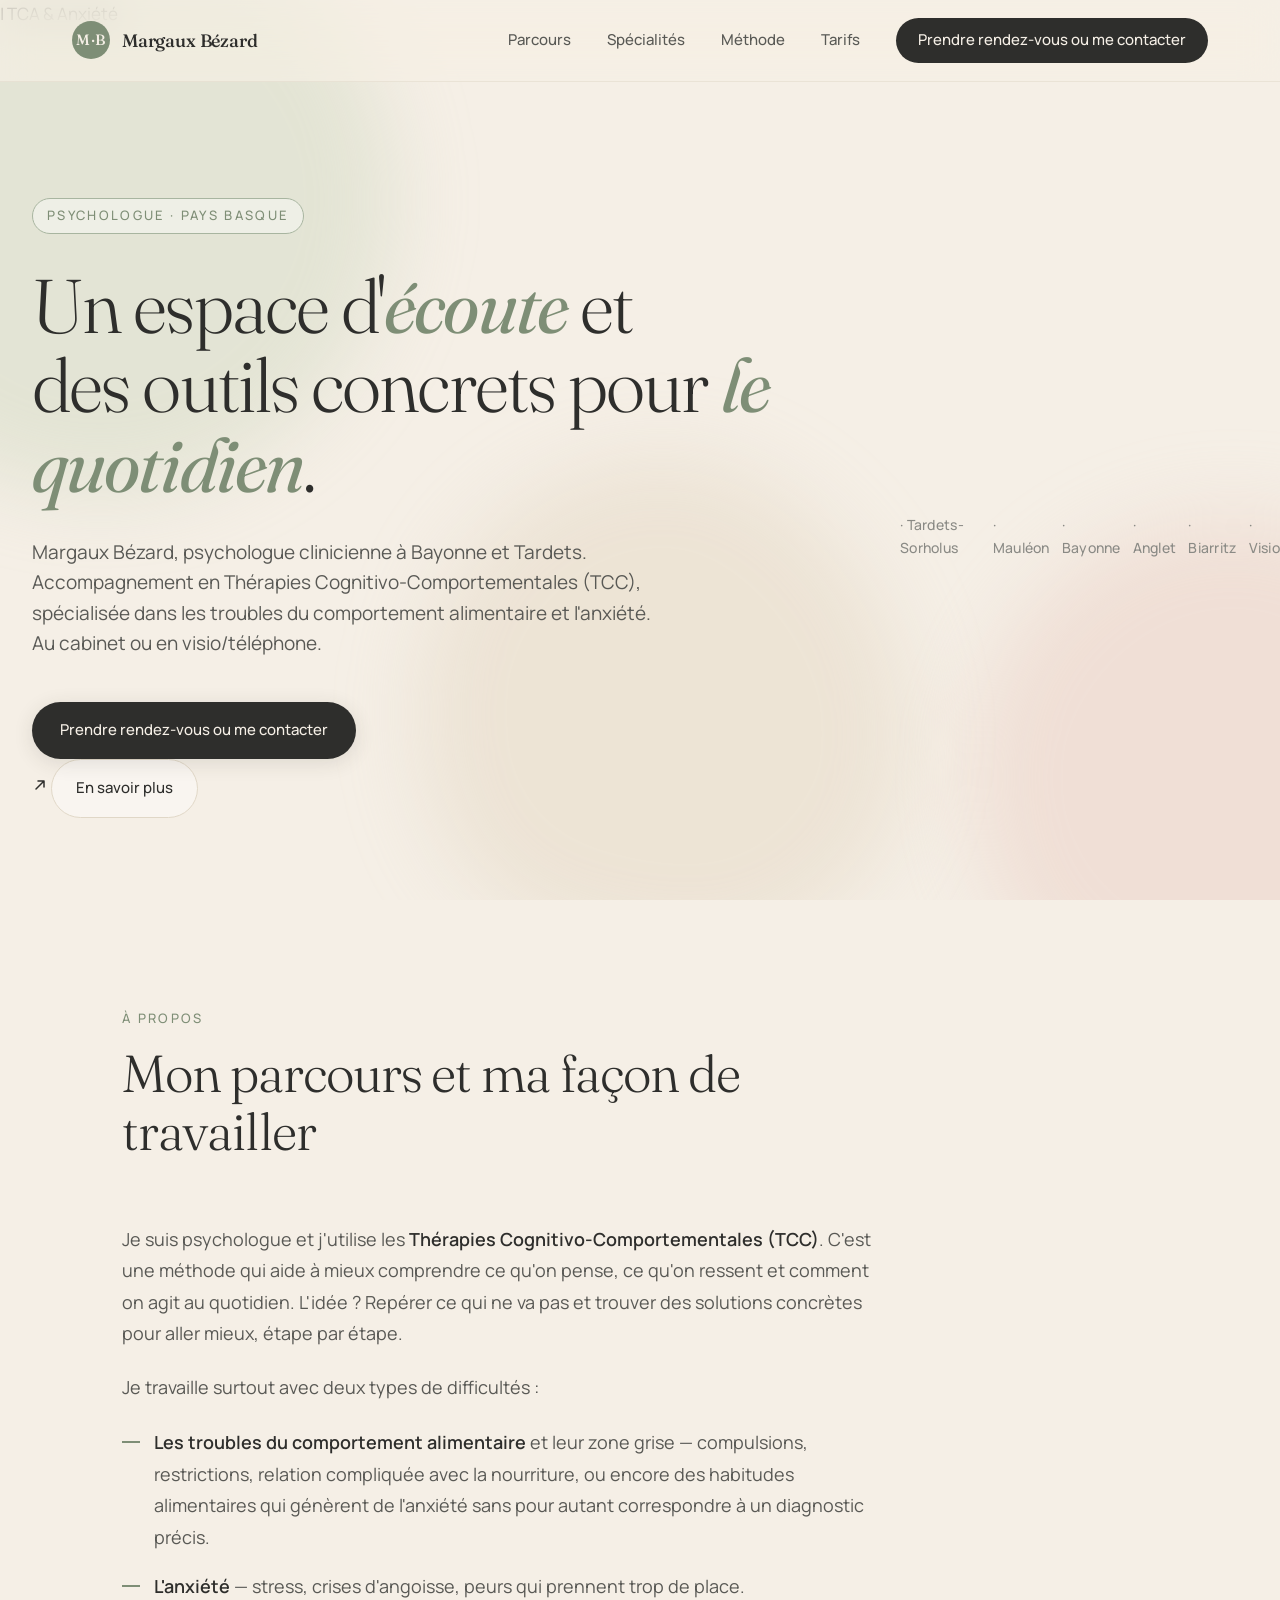
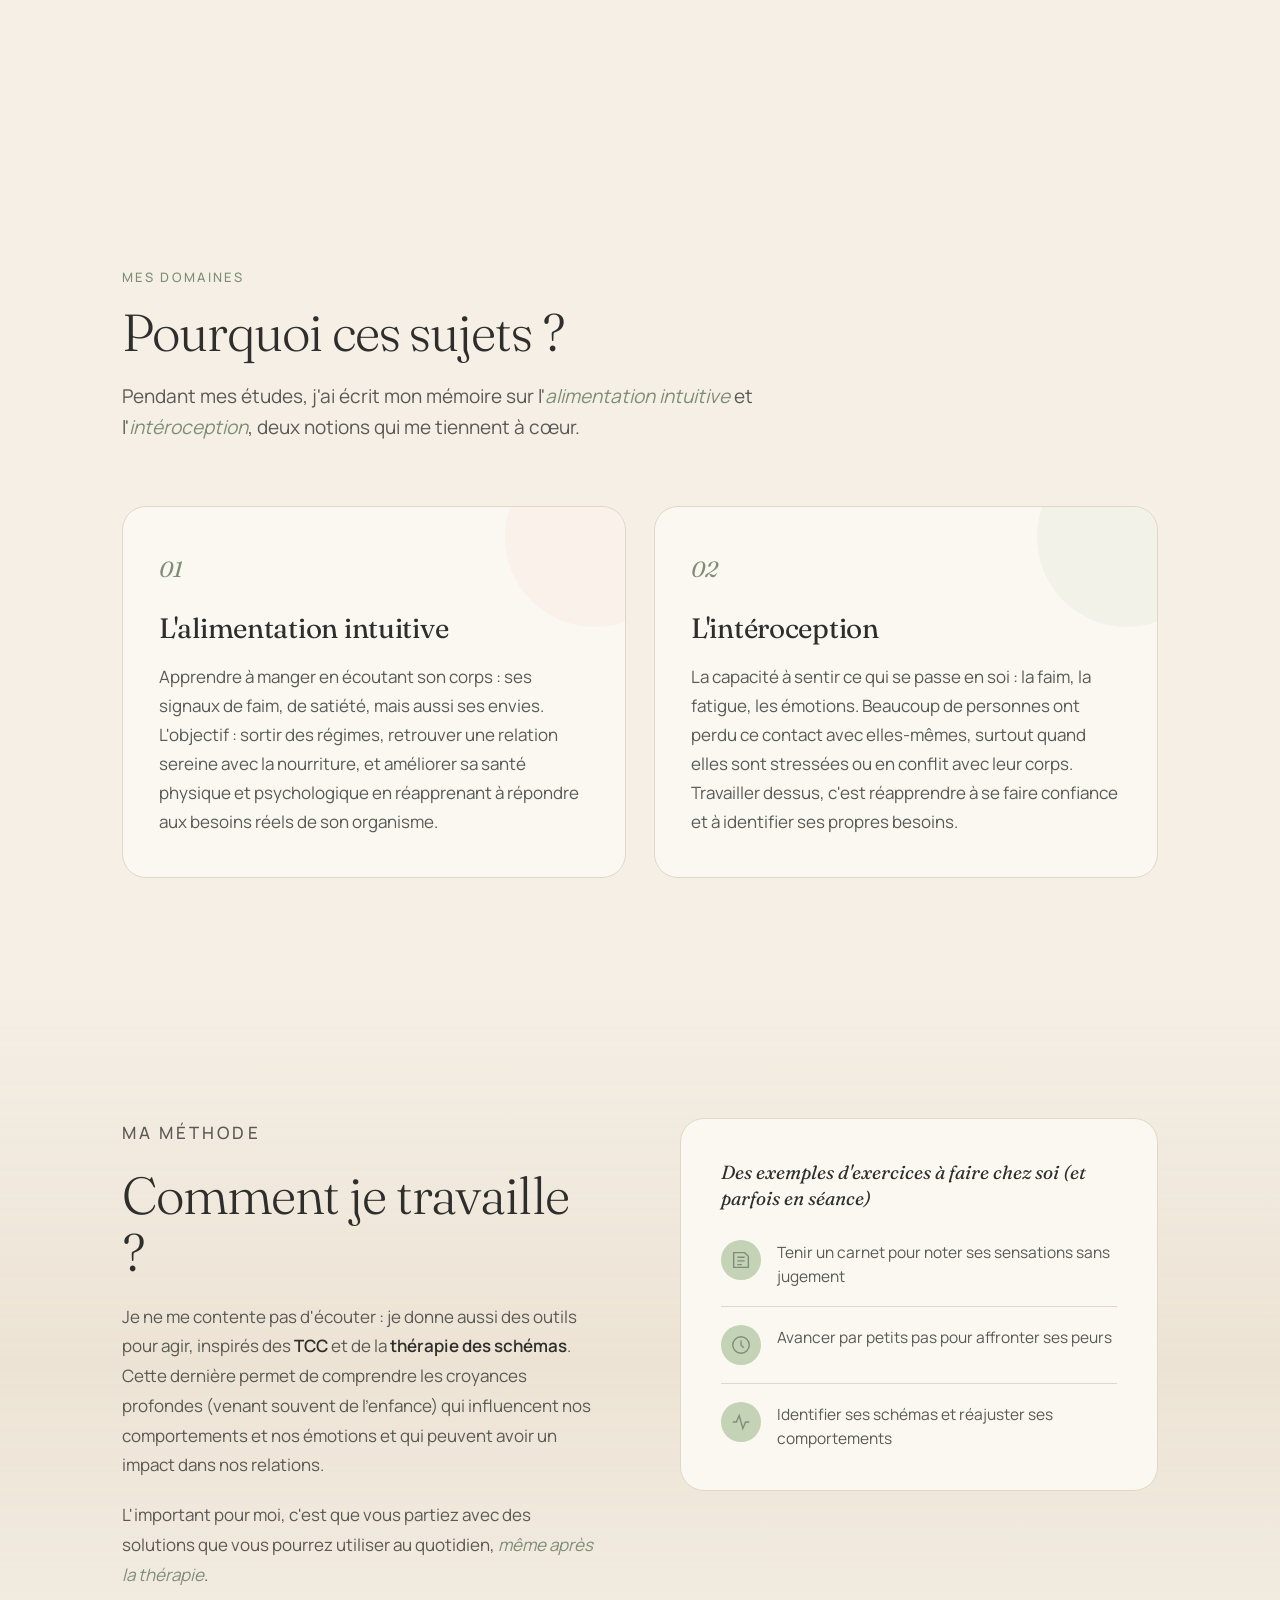
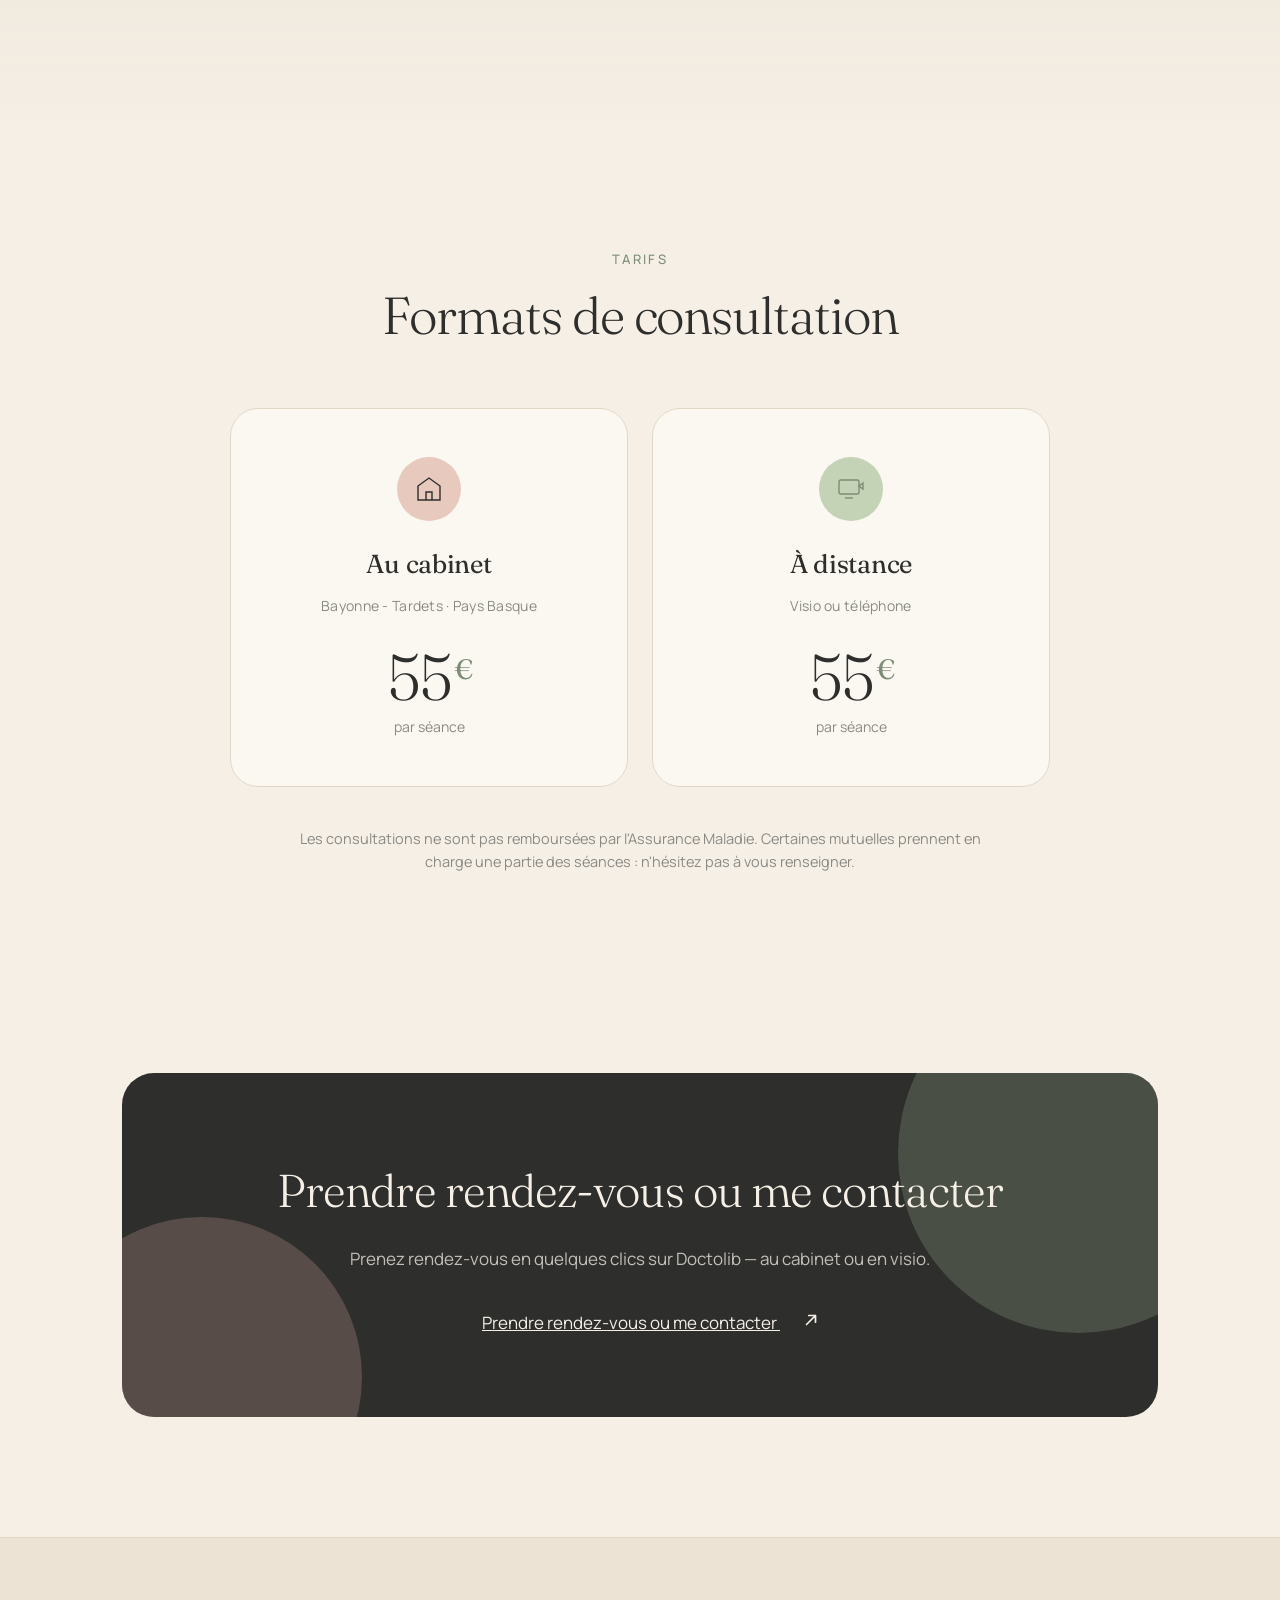
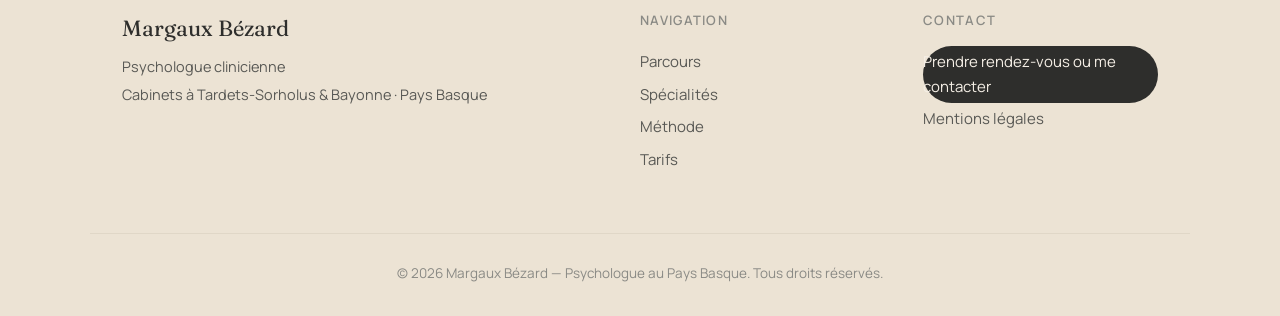
==== index.html @ 6ef2e8c8 "Update index.html" ====
<!DOCTYPE html>
<html lang="fr">
<head>
  <meta charset="UTF-8" />
  <meta name="viewport" content="width=device-width, initial-scale=1.0" />

  <!-- SEO PRIMAIRE -->
  <title>Margaux Bézard — Psychologue TCC | Tardets, Mauléon, Bayonne, Pays Basque</title> | TCA & Anxiété</title>
  <meta name="description" content="Margaux Bézard, psychologue au Pays Basque (Anglet, Bayonne, Biarritz, Tardets, Mauleon). Thérapies Cognitivo-Comportementales (TCC) spécialisées en troubles du comportement alimentaire (TCA) et anxiété. Consultation au cabinet ou en visio." />
  <meta name="keywords" content="psychologue Pays Basque, psychologue Bayonne, psychologue Mauleon, psychologue Tardets, psychologue Biarritz, psy TCC, troubles du comportement alimentaire, anxiété, thérapie cognitive comportementale, alimentation intuitive, thérapie des schémas" />
  <meta name="author" content="Margaux Bézard" />
  <meta name="robots" content="index, follow" />
  <link rel="canonical" href="https://www.margaux-bezard-psychologue.fr/" />

<!-- GÉOLOCALISATION SEO LOCAL -->
  <meta name="geo.region" content="FR-64" />
  <meta name="geo.placename" content="Tardets-Sorholus, Mauleon, Bayonne, Pays Basque" />
  <meta name="geo.position" content="43.3200;-1.2300" />
  <meta name="ICBM" content="43.3200, -1.2300" />

  <!-- OPEN GRAPH -->
  <meta property="og:type" content="website" />
  <meta property="og:locale" content="fr_FR" />
  <meta property="og:title" content="Margaux Bézard — Psychologue TCC à Tardets, Mauleon, Anglet, Bayonne, Pays Basque" />
  <meta property="og:description" content="Psychologue spécialisée en TCC, troubles du comportement alimentaire et anxiété au Pays Basque. Cabinet à Anglet ou consultations en visio." />
  <meta property="og:url" content="https://www.margaux-bezard-psychologue.fr/" />
  <meta property="og:site_name" content="Margaux Bézard — Psychologue" />

  <!-- TWITTER -->
  <meta name="twitter:card" content="summary_large_image" />
  <meta name="twitter:title" content="Margaux Bézard — Psychologue TCC, Pays Basque" />
  <meta name="twitter:description" content="Consultations en TCC, troubles alimentaires et anxiété — Anglet / Bayonne / Biarritz / visio." />

  <!-- FAVICON SVG -->
  <link rel="icon" type="image/svg+xml" href="data:image/svg+xml,%3Csvg xmlns='http://www.w3.org/2000/svg' viewBox='0 0 100 100'%3E%3Ccircle cx='50' cy='50' r='40' fill='%23A8B5A0'/%3E%3Ctext x='50' y='62' text-anchor='middle' font-family='Georgia' font-size='44' fill='%23FAF6F0'%3EM%3C/text%3E%3C/svg%3E" />

  <!-- POLICES -->
  <link rel="preconnect" href="https://fonts.googleapis.com" />
  <link rel="preconnect" href="https://fonts.gstatic.com" crossorigin />
  <link href="https://fonts.googleapis.com/css2?family=Fraunces:opsz,wght@9..144,300;9..144,400;9..144,500;9..144,600&family=Manrope:wght@300;400;500;600;700&display=swap" rel="stylesheet" />

  <!-- CSS -->
  <link rel="stylesheet" href="styles.css" />

  <!-- SCHEMA.ORG STRUCTURED DATA - PSYCHOLOGIST + LOCAL BUSINESS -->
  <script type="application/ld+json">
 {
  "@context": "https://schema.org",
  "@type": "Psychologist",
  "name": "Margaux Bézard — Psychologue TCC",
  "description": "Psychologue clinicienne spécialisée en Thérapies Cognitivo-Comportementales (TCC), troubles du comportement alimentaire et anxiété au Pays Basque (Tardets-Sorholus et Bayonne).",
  "url": "https://www.margaux-bezard-psychologue.fr/",
  "image": "https://www.margaux-bezard-psychologue.fr/og-image.jpg",
  "telephone": "07.64.10.05.67",
  "priceRange": "55€",
  "location": [
    {
      "@type": "MedicalClinic",
      "name": "Margaux Bézard Psychologue — Cabinet de Tardets-Sorholus",
      "address": {
        "@type": "PostalAddress",
        "addressLocality": "Tardets-Sorholus",
        "postalCode": "64470",
        "addressRegion": "Pyrénées-Atlantiques",
        "addressCountry": "FR"
      },
      "geo": {
        "@type": "GeoCoordinates",
        "latitude": 43.1172,
        "longitude": -0.8631
      }
    },
    {
      "@type": "MedicalClinic",
      "name": "Margaux Bézard Psychologue — Cabinet de Bayonne",
      "address": {
        "@type": "PostalAddress",
        "addressLocality": "Bayonne",
        "postalCode": "64100",
        "addressRegion": "Pyrénées-Atlantiques",
        "addressCountry": "FR"
      },
      "geo": {
        "@type": "GeoCoordinates",
        "latitude": 43.4849,
        "longitude": -1.5183
      }
    }
  ]
}
    "areaServed": [
      {"@type": "City", "name": "Anglet"},
      {"@type": "City", "name": "Bayonne"},
      {"@type": "City", "name": "Biarritz"},
      {"@type": "AdministrativeArea", "name": "Pays Basque"}
    ],
    "medicalSpecialty": ["Psychiatric", "Behavioral Medicine"],
    "knowsAbout": [
      "Thérapies Cognitivo-Comportementales",
      "Troubles du comportement alimentaire",
      "Anxiété",
      "Alimentation intuitive",
      "Intéroception",
      "Thérapie des schémas"
    ],
    "availableService": [
      {
        "@type": "MedicalTherapy",
        "name": "Consultation TCC au cabinet",
        "offers": {"@type": "Offer", "price": "55", "priceCurrency": "EUR"}
      },
      {
        "@type": "MedicalTherapy",
        "name": "Consultation en visio ou téléphone",
        "offers": {"@type": "Offer", "price": "55", "priceCurrency": "EUR"}
      }
    ],
    "hasOfferCatalog": {
      "@type": "OfferCatalog",
      "name": "Consultations psychologiques",
      "itemListElement": [
        {"@type": "Offer", "name": "Consultation au cabinet — Bayonne", "price": "55", "priceCurrency": "EUR"},
        {"@type": "Offer", "name": "Consultation à distance (visio / téléphone)", "price": "55", "priceCurrency": "EUR"}
      ]
    }
  }
  </script>
</head>

<body>

  <!-- DÉCOR DE FOND ORGANIQUE -->
  <div class="bg-shapes" aria-hidden="true">
    <svg class="shape shape-1" viewBox="0 0 600 600" xmlns="http://www.w3.org/2000/svg">
      <path d="M300,520 C420,520 520,420 520,300 C520,180 420,80 300,80 C180,80 80,180 80,300 C80,420 180,520 300,520 Z" fill="#C4D2B5" opacity="0.35" />
    </svg>
    <svg class="shape shape-2" viewBox="0 0 600 600" xmlns="http://www.w3.org/2000/svg">
      <path d="M300,500 C430,500 510,400 490,290 C470,180 380,100 270,120 C160,140 90,240 110,350 C130,460 220,500 300,500 Z" fill="#E8C9BD" opacity="0.4" />
    </svg>
    <svg class="shape shape-3" viewBox="0 0 600 600" xmlns="http://www.w3.org/2000/svg">
      <path d="M310,490 C400,500 500,430 490,310 C480,200 380,100 280,120 C160,140 100,250 130,370 C160,470 240,480 310,490 Z" fill="#D9C9B0" opacity="0.3" />
    </svg>
  </div>

  <!-- NAVIGATION -->
  <header class="nav">
    <div class="nav-inner">
      <a href="#top" class="nav-brand">
        <span class="nav-mark">M·B</span>
        <span class="nav-name">Margaux Bézard</span>
      </a>
      <nav class="nav-links" aria-label="Navigation principale">
        <a href="#parcours">Parcours</a>
        <a href="#specialites">Spécialités</a>
        <a href="#methode">Méthode</a>
        <a href="#tarifs">Tarifs</a>
      <a href="https://www.doctolib.fr/psychologue/anglet/margaux-bezard" class="nav-cta" target="_blank" rel="noreferrer">
  Prendre rendez-vous ou me contacter
</a>
      </nav>
    </div>
  </header>

  <!-- HERO -->
  <section class="hero" id="top">
    <div class="hero-inner">
      <p class="hero-eyebrow">Psychologue · Pays Basque</p>
      <h1 class="hero-title">
        Un espace d'<em>écoute</em> et <br />
        des outils concrets pour <em>le quotidien</em>.
      </h1>
      <p class="hero-sub">
        Margaux Bézard, psychologue clinicienne à Bayonne et Tardets. Accompagnement en Thérapies Cognitivo-Comportementales (TCC), spécialisée dans les troubles du comportement alimentaire et l'anxiété. Au cabinet ou en visio/téléphone.
      </p>
<div class="hero-cta">
  <a href="https://www.doctolib.fr/psychologue/anglet/margaux-bezard" class="btn btn-primary" target="_blank" rel="noreferrer" style="text-decoration: none;">
    Prendre rendez-vous ou me contacter
  </a>
</div>
          <svg width="16" height="16" viewBox="0 0 16 16" fill="none"><path d="M4 12L12 4M12 4H6M12 4V10" stroke="currentColor" stroke-width="1.5" stroke-linecap="round" stroke-linejoin="round"/></svg>
        </a>
        <a href="#parcours" class="btn-ghost">En savoir plus</a>
      </div>
      <div class="hero-meta">
<span>· Tardets-Sorholus</span>
        <span>· Mauléon</span>
        <span>· Bayonne</span>
        <span>· Anglet</span>
        <span>· Biarritz</span>
        <span>· Visio</span>
      </div>
    </div>
  </section>

  <!-- PARCOURS / PRÉSENTATION -->
  <section class="section section-parcours" id="parcours">
    <div class="container">
      <div class="section-head">
        <p class="section-eyebrow">À propos</p>
        <h2 class="section-title">Mon parcours et ma façon de travailler</h2>
      </div>

      <div class="prose">
        <p>
          Je suis psychologue et j'utilise les <strong>Thérapies Cognitivo-Comportementales (TCC)</strong>. C'est une méthode qui aide à mieux comprendre ce qu'on pense, ce qu'on ressent et comment on agit au quotidien. L'idée ? Repérer ce qui ne va pas et trouver des solutions concrètes pour aller mieux, étape par étape.
        </p>
        <p>
          Je travaille surtout avec deux types de difficultés :
        </p>
        <ul class="prose-list">
          <li>
            <strong>Les troubles du comportement alimentaire</strong> et leur zone grise — compulsions, restrictions, relation compliquée avec la nourriture, ou encore des habitudes alimentaires qui génèrent de l'anxiété sans pour autant correspondre à un diagnostic précis.
          </li>
          <li>
            <strong>L'anxiété</strong> — stress, crises d'angoisse, peurs qui prennent trop de place.
          </li>
        </ul>
      </div>
    </div>
  </section>

  <!-- SPÉCIALITÉS -->
  <section class="section section-specialites" id="specialites">
    <div class="container">
      <div class="section-head">
        <p class="section-eyebrow">Mes domaines</p>
        <h2 class="section-title">Pourquoi ces sujets ?</h2>
        <p class="section-lead">
          Pendant mes études, j'ai écrit mon mémoire sur l'<em>alimentation intuitive</em> et l'<em>intéroception</em>, deux notions qui me tiennent à cœur.
        </p>
      </div>

      <div class="cards">
        <article class="card">
          <div class="card-num">01</div>
          <h3 class="card-title">L'alimentation intuitive</h3>
          <p class="card-text">
            Apprendre à manger en écoutant son corps : ses signaux de faim, de satiété, mais aussi ses envies. L'objectif : sortir des régimes, retrouver une relation sereine avec la nourriture, et améliorer sa santé physique et psychologique en réapprenant à répondre aux besoins réels de son organisme.
          </p>
        </article>

        <article class="card">
          <div class="card-num">02</div>
          <h3 class="card-title">L'intéroception</h3>
          <p class="card-text">
            La capacité à sentir ce qui se passe en soi : la faim, la fatigue, les émotions. Beaucoup de personnes ont perdu ce contact avec elles-mêmes, surtout quand elles sont stressées ou en conflit avec leur corps. Travailler dessus, c'est réapprendre à se faire confiance et à identifier ses propres besoins.
          </p>
        </article>
      </div>
    </div>
  </section>

  <!-- MÉTHODE -->
  <section class="section section-methode" id="methode">
    <div class="container">
      <div class="methode-grid">
        <div class="methode-text">
          <p class="section-eyebrow">Ma méthode</p>
          <h2 class="section-title">Comment je travaille ?</h2>
          <p>
            Je ne me contente pas d'écouter : je donne aussi des outils pour agir, inspirés des <strong>TCC</strong> et de la <strong>thérapie des schémas</strong>. Cette dernière permet de comprendre les croyances profondes (venant souvent de l'enfance) qui influencent nos comportements et nos émotions et qui peuvent avoir un impact dans nos relations.
          </p>
          <p>
            L'important pour moi, c'est que vous partiez avec des solutions que vous pourrez utiliser au quotidien, <em>même après la thérapie</em>.
          </p>
        </div>

        <div class="methode-tools">
          <p class="tools-label">Des exemples d'exercices à faire chez soi (et parfois en séance)</p>
          <ul class="tools-list">
            <li>
              <span class="tool-icon">
                <svg viewBox="0 0 24 24" width="22" height="22" fill="none" stroke="currentColor" stroke-width="1.5"><path d="M4 4h12l4 4v12H4z"/><path d="M8 9h8M8 13h8M8 17h5"/></svg>
              </span>
              <span>Tenir un carnet pour noter ses sensations sans jugement</span>
            </li>
            <li>
              <span class="tool-icon">
                <svg viewBox="0 0 24 24" width="22" height="22" fill="none" stroke="currentColor" stroke-width="1.5"><circle cx="12" cy="12" r="9"/><path d="M12 7v5l3 3"/></svg>
              </span>
              <span>Avancer par petits pas pour affronter ses peurs</span>
            </li>
            <li>
              <span class="tool-icon">
                <svg viewBox="0 0 24 24" width="22" height="22" fill="none" stroke="currentColor" stroke-width="1.5"><path d="M3 12h4l3-7 4 14 3-7h4"/></svg>
              </span>
              <span>Identifier ses schémas et réajuster ses comportements</span>
            </li>
          </ul>
        </div>
      </div>
    </div>
  </section>

  <!-- TARIFS -->
  <section class="section section-tarifs" id="tarifs">
    <div class="container">
      <div class="section-head section-head-center">
        <p class="section-eyebrow">Tarifs</p>
        <h2 class="section-title">Formats de consultation</h2>
      </div>

      <div class="tarifs-grid">
        <div class="tarif-card">
          <div class="tarif-icon">
            <svg viewBox="0 0 32 32" width="32" height="32" fill="none" stroke="currentColor" stroke-width="1.4"><path d="M5 13l11-8 11 8v14H5z"/><path d="M13 27v-8h6v8"/></svg>
          </div>
          <h3 class="tarif-title">Au cabinet</h3>
          <p class="tarif-place">Bayonne - Tardets · Pays Basque</p>
          <p class="tarif-price"><span>55</span><span class="tarif-currency">€</span></p>
          <p class="tarif-note">par séance</p>
        </div>

        <div class="tarif-card">
          <div class="tarif-icon">
            <svg viewBox="0 0 32 32" width="32" height="32" fill="none" stroke="currentColor" stroke-width="1.4"><rect x="4" y="7" width="20" height="14" rx="2"/><path d="M28 10l-4 3 4 3z"/><path d="M10 25h8"/></svg>
          </div>
          <h3 class="tarif-title">À distance</h3>
          <p class="tarif-place">Visio ou téléphone</p>
          <p class="tarif-price"><span>55</span><span class="tarif-currency">€</span></p>
          <p class="tarif-note">par séance</p>
        </div>
      </div>

      <p class="tarifs-info">Les consultations ne sont pas remboursées par l'Assurance Maladie. Certaines mutuelles prennent en charge une partie des séances : n'hésitez pas à vous renseigner.</p>
    </div>
  </section>

  <!-- CTA FINAL -->
  <section class="section section-cta">
    <div class="container">
      <div class="cta-box">
        <h2 class="cta-title">Prendre rendez-vous ou me contacter</h2>
        <p class="cta-text">Prenez rendez-vous en quelques clics sur Doctolib — au cabinet ou en visio.</p>
      <a href="https://www.doctolib.fr/psychologue/anglet/margaux-bezard" class="nav-cta" target="_blank" rel="noreferrer">
  Prendre rendez-vous ou me contacter
</a>
          <svg width="18" height="18" viewBox="0 0 16 16" fill="none"><path d="M4 12L12 4M12 4H6M12 4V10" stroke="currentColor" stroke-width="1.5" stroke-linecap="round" stroke-linejoin="round"/></svg>
        </a>
      </div>
    </div>
  </section>

  <!-- FOOTER -->
  <footer class="footer">
    <div class="container footer-inner">
      <div class="footer-col">
        <p class="footer-brand">Margaux Bézard</p>
        <p class="footer-meta">Psychologue clinicienne</p>
        <p class="footer-meta">Cabinets à Tardets-Sorholus & Bayonne · Pays Basque</p>
      </div>
      <div class="footer-col">
        <p class="footer-label">Navigation</p>
        <a href="#parcours">Parcours</a>
        <a href="#specialites">Spécialités</a>
        <a href="#methode">Méthode</a>
        <a href="#tarifs">Tarifs</a>
      </div>
      <div class="footer-col">
        <p class="footer-label">Contact</p>
     <a href="https://www.doctolib.fr/psychologue/anglet/margaux-bezard" class="nav-cta" target="_blank" rel="noreferrer">
  Prendre rendez-vous ou me contacter
</a>
        <a href="mentions-legales.html">Mentions légales</a>
      </div>
    </div>
    <div class="footer-bottom container">
      <p>© <span id="year">2026</span> Margaux Bézard — Psychologue au Pays Basque. Tous droits réservés.</p>
    </div>
  </footer>

  <script>
    document.getElementById('year').textContent = new Date().getFullYear();
    // smooth scroll
    document.querySelectorAll('a[href^="#"]').forEach(a => {
      a.addEventListener('click', e => {
        const id = a.getAttribute('href');
        if (id.length > 1) {
          const el = document.querySelector(id);
          if (el) { e.preventDefault(); el.scrollIntoView({behavior: 'smooth', block: 'start'}); }
        }
      });
    });
  </script>
</body>
</html>
---- styles.css ----
/* =====================================================
   MARGAUX BEZARD — PSYCHOLOGUE
   Design : douceur sage + crème + rose poudré
   ===================================================== */

:root {
  /* Palette */
  --cream: #F5EFE6;
  --cream-deep: #ECE3D4;
  --sage: #A8B5A0;
  --sage-deep: #7E8E76;
  --sage-light: #C4D2B5;
  --rose: #E8C9BD;
  --rose-deep: #D4A89A;
  --sand: #D9C9B0;
  --ink: #2E2E2C;
  --ink-soft: #595955;
  --ink-mute: #8A8A85;
  --line: #E0D7C7;
  --white: #FBF8F2;

  /* Typo */
  --font-display: 'Fraunces', 'Cormorant Garamond', Georgia, serif;
  --font-body: 'Manrope', -apple-system, BlinkMacSystemFont, sans-serif;
}

* { box-sizing: border-box; margin: 0; padding: 0; }

html { scroll-behavior: smooth; scroll-padding-top: 80px; }

body {
  font-family: var(--font-body);
  font-weight: 400;
  font-size: 17px;
  line-height: 1.65;
  color: var(--ink);
  background: var(--cream);
  -webkit-font-smoothing: antialiased;
  overflow-x: hidden;
  position: relative;
}

/* DÉCOR DE FOND ORGANIQUE */
.bg-shapes {
  position: fixed;
  inset: 0;
  z-index: -1;
  overflow: hidden;
  pointer-events: none;
}
.bg-shapes .shape {
  position: absolute;
  width: 800px; height: 800px;
  filter: blur(40px);
}
.shape-1 { top: -200px; left: -300px; animation: float1 22s ease-in-out infinite; }
.shape-2 { top: 40%; right: -350px; animation: float2 28s ease-in-out infinite; }
.shape-3 { bottom: -200px; left: 20%; animation: float3 26s ease-in-out infinite; }

@keyframes float1 {
  0%,100% { transform: translate(0,0) scale(1); }
  50% { transform: translate(60px,40px) scale(1.05); }
}
@keyframes float2 {
  0%,100% { transform: translate(0,0) scale(1); }
  50% { transform: translate(-50px,-30px) scale(1.08); }
}
@keyframes float3 {
  0%,100% { transform: translate(0,0) scale(1); }
  50% { transform: translate(40px,-50px) scale(0.95); }
}

/* CONTAINER */
.container { max-width: 1100px; margin: 0 auto; padding: 0 32px; }

/* NAVIGATION */
.nav {
  position: fixed;
  top: 0; left: 0; right: 0;
  z-index: 100;
  padding: 18px 0;
  backdrop-filter: blur(18px) saturate(140%);
  -webkit-backdrop-filter: blur(18px) saturate(140%);
  background: rgba(245, 239, 230, 0.7);
  border-bottom: 1px solid rgba(224, 215, 199, 0.5);
}
.nav-inner {
  max-width: 1200px; margin: 0 auto; padding: 0 32px;
  display: flex; align-items: center; justify-content: space-between;
}
.nav-brand {
  display: flex; align-items: center; gap: 12px;
  text-decoration: none; color: var(--ink);
}
.nav-mark {
  display: inline-flex; align-items: center; justify-content: center;
  width: 38px; height: 38px;
  background: var(--sage-deep);
  color: var(--cream);
  border-radius: 50%;
  font-family: var(--font-display);
  font-weight: 500;
  font-size: 15px;
  letter-spacing: 0.5px;
}
.nav-name {
  font-family: var(--font-display);
  font-size: 18px; font-weight: 500;
  letter-spacing: -0.01em;
}
.nav-links {
  display: flex; align-items: center; gap: 36px;
}
.nav-links a {
  text-decoration: none;
  color: var(--ink-soft);
  font-size: 15px;
  font-weight: 500;
  transition: color 0.2s;
}
.nav-links a:hover { color: var(--sage-deep); }
.nav-cta {
  padding: 10px 22px;
  background: var(--ink) !important;
  color: var(--cream) !important;
  border-radius: 100px;
  transition: background 0.2s, transform 0.2s !important;
}
.nav-cta:hover { background: var(--sage-deep) !important; transform: translateY(-1px); }

@media (max-width: 768px) {
  .nav-links a:not(.nav-cta) { display: none; }
}

/* HERO */
.hero {
  min-height: 100vh;
  display: flex;
  align-items: center;
  padding: 140px 0 80px;
  position: relative;
}
.hero-inner {
  max-width: 900px;
  margin: 0 auto;
  padding: 0 32px;
  text-align: left;
}
.hero-eyebrow {
  display: inline-block;
  font-family: var(--font-body);
  font-size: 13px;
  font-weight: 500;
  letter-spacing: 0.18em;
  text-transform: uppercase;
  color: var(--sage-deep);
  padding: 6px 14px;
  border: 1px solid var(--sage);
  border-radius: 100px;
  background: rgba(255,255,255,0.4);
  margin-bottom: 32px;
  animation: fadeUp 0.8s ease 0.1s both;
}
.hero-title {
  font-family: var(--font-display);
  font-weight: 300;
  font-size: clamp(40px, 6.5vw, 76px);
  line-height: 1.05;
  letter-spacing: -0.025em;
  color: var(--ink);
  margin-bottom: 32px;
  animation: fadeUp 0.9s ease 0.2s both;
}
.hero-title em {
  font-style: italic;
  font-weight: 400;
  color: var(--sage-deep);
}
.hero-sub {
  font-size: 19px;
  line-height: 1.6;
  color: var(--ink-soft);
  max-width: 640px;
  margin-bottom: 44px;
  animation: fadeUp 1s ease 0.35s both;
}
.hero-cta {
  display: flex; gap: 16px; flex-wrap: wrap;
  animation: fadeUp 1s ease 0.5s both;
}
.hero-meta {
  margin-top: 56px;
  display: flex; gap: 12px;
  font-size: 14px;
  color: var(--ink-mute);
  font-weight: 500;
  letter-spacing: 0.02em;
  animation: fadeUp 1s ease 0.65s both;
}

@keyframes fadeUp {
  from { opacity: 0; transform: translateY(20px); }
  to { opacity: 1; transform: translateY(0); }
}

/* BUTTONS */
.btn-primary {
  display: inline-flex; align-items: center; gap: 10px;
  padding: 16px 28px;
  background: var(--ink);
  color: var(--cream);
  text-decoration: none;
  font-weight: 500;
  font-size: 15px;
  border-radius: 100px;
  transition: background 0.25s, transform 0.25s, box-shadow 0.25s;
  box-shadow: 0 4px 20px rgba(46,46,44,0.12);
}
.btn-primary:hover {
  background: var(--sage-deep);
  transform: translateY(-2px);
  box-shadow: 0 8px 28px rgba(46,46,44,0.18);
}
.btn-primary.btn-large {
  padding: 20px 36px;
  font-size: 16px;
}
.btn-ghost {
  display: inline-flex; align-items: center;
  padding: 16px 24px;
  color: var(--ink);
  text-decoration: none;
  font-weight: 500;
  font-size: 15px;
  border-radius: 100px;
  border: 1px solid var(--line);
  background: rgba(255,255,255,0.4);
  transition: all 0.25s;
}
.btn-ghost:hover {
  background: var(--white);
  border-color: var(--sage);
  transform: translateY(-2px);
}

/* SECTIONS */
.section {
  padding: 120px 0;
  position: relative;
}
.section-head { margin-bottom: 64px; max-width: 760px; }
.section-head-center { text-align: center; margin-left: auto; margin-right: auto; }
.section-eyebrow {
  font-size: 13px;
  font-weight: 500;
  letter-spacing: 0.18em;
  text-transform: uppercase;
  color: var(--sage-deep);
  margin-bottom: 16px;
}
.section-title {
  font-family: var(--font-display);
  font-weight: 300;
  font-size: clamp(32px, 4.5vw, 52px);
  line-height: 1.1;
  letter-spacing: -0.02em;
  color: var(--ink);
  margin-bottom: 20px;
}
.section-lead {
  font-size: 19px;
  line-height: 1.6;
  color: var(--ink-soft);
}
.section-lead em { font-style: italic; color: var(--sage-deep); }

/* PARCOURS */
.section-parcours { padding-top: 80px; }
.prose {
  max-width: 760px;
  font-size: 18px;
  line-height: 1.75;
  color: var(--ink-soft);
}
.prose p { margin-bottom: 22px; }
.prose strong { color: var(--ink); font-weight: 600; }
.prose-list {
  list-style: none;
  margin: 24px 0;
}
.prose-list li {
  position: relative;
  padding-left: 32px;
  margin-bottom: 18px;
}
.prose-list li::before {
  content: '';
  position: absolute;
  left: 0; top: 14px;
  width: 18px; height: 1.5px;
  background: var(--sage-deep);
}

/* CARDS — Spécialités */
.cards {
  display: grid;
  grid-template-columns: repeat(auto-fit, minmax(320px, 1fr));
  gap: 28px;
}
.card {
  background: var(--white);
  border: 1px solid var(--line);
  border-radius: 24px;
  padding: 44px 36px 40px;
  transition: transform 0.4s, box-shadow 0.4s, border-color 0.4s;
  position: relative;
  overflow: hidden;
}
.card::before {
  content: '';
  position: absolute;
  top: -60px; right: -60px;
  width: 180px; height: 180px;
  background: var(--rose);
  border-radius: 50%;
  opacity: 0.15;
  transition: transform 0.6s;
}
.card:hover {
  transform: translateY(-4px);
  box-shadow: 0 24px 48px -20px rgba(46,46,44,0.15);
  border-color: var(--sage);
}
.card:hover::before { transform: scale(1.4); }
.card:nth-child(2)::before { background: var(--sage-light); }

.card-num {
  font-family: var(--font-display);
  font-weight: 400;
  font-style: italic;
  font-size: 22px;
  color: var(--sage-deep);
  margin-bottom: 24px;
  position: relative;
  z-index: 1;
}
.card-title {
  font-family: var(--font-display);
  font-weight: 400;
  font-size: 28px;
  line-height: 1.2;
  letter-spacing: -0.01em;
  color: var(--ink);
  margin-bottom: 18px;
  position: relative;
  z-index: 1;
}
.card-text {
  color: var(--ink-soft);
  line-height: 1.7;
  position: relative;
  z-index: 1;
}

/* MÉTHODE */
.section-methode {
  background: linear-gradient(180deg, transparent 0%, var(--cream-deep) 50%, transparent 100%);
}
.methode-grid {
  display: grid;
  grid-template-columns: 1fr 1fr;
  gap: 80px;
  align-items: start;
}
.methode-text p {
  color: var(--ink-soft);
  font-size: 17px;
  line-height: 1.75;
  margin-bottom: 20px;
}
.methode-text strong { color: var(--ink); font-weight: 600; }
.methode-text em { font-style: italic; color: var(--sage-deep); }

.methode-tools {
  background: var(--white);
  padding: 40px;
  border-radius: 24px;
  border: 1px solid var(--line);
  position: relative;
}
.tools-label {
  font-family: var(--font-display);
  font-style: italic;
  font-weight: 400;
  font-size: 19px;
  color: var(--ink);
  margin-bottom: 28px;
  line-height: 1.4;
}
.tools-list {
  list-style: none;
}
.tools-list li {
  display: flex;
  align-items: flex-start;
  gap: 16px;
  padding: 18px 0;
  border-bottom: 1px solid var(--line);
  color: var(--ink-soft);
  font-size: 15.5px;
  line-height: 1.55;
}
.tools-list li:last-child { border-bottom: none; padding-bottom: 0; }
.tools-list li:first-child { padding-top: 0; }
.tool-icon {
  flex-shrink: 0;
  width: 40px; height: 40px;
  display: inline-flex; align-items: center; justify-content: center;
  background: var(--sage-light);
  color: var(--sage-deep);
  border-radius: 50%;
}

@media (max-width: 880px) {
  .methode-grid { grid-template-columns: 1fr; gap: 48px; }
}

/* TARIFS */
.tarifs-grid {
  display: grid;
  grid-template-columns: 1fr 1fr;
  gap: 24px;
  max-width: 820px;
  margin: 0 auto;
}
.tarif-card {
  background: var(--white);
  border: 1px solid var(--line);
  border-radius: 28px;
  padding: 48px 36px;
  text-align: center;
  transition: transform 0.4s, border-color 0.4s, box-shadow 0.4s;
}
.tarif-card:hover {
  transform: translateY(-4px);
  border-color: var(--sage);
  box-shadow: 0 24px 48px -20px rgba(46,46,44,0.15);
}
.tarif-icon {
  display: inline-flex;
  width: 64px; height: 64px;
  align-items: center; justify-content: center;
  background: var(--rose);
  color: var(--ink);
  border-radius: 50%;
  margin-bottom: 22px;
}
.tarif-card:nth-child(2) .tarif-icon { background: var(--sage-light); color: var(--sage-deep); }
.tarif-title {
  font-family: var(--font-display);
  font-weight: 400;
  font-size: 26px;
  letter-spacing: -0.01em;
  margin-bottom: 8px;
}
.tarif-place {
  color: var(--ink-mute);
  font-size: 14px;
  letter-spacing: 0.02em;
  margin-bottom: 28px;
}
.tarif-price {
  font-family: var(--font-display);
  font-weight: 300;
  font-size: 64px;
  line-height: 1;
  color: var(--ink);
  letter-spacing: -0.04em;
  display: inline-flex;
  align-items: flex-start;
  gap: 4px;
}
.tarif-currency {
  font-size: 28px;
  font-weight: 400;
  color: var(--sage-deep);
  margin-top: 10px;
}
.tarif-note {
  font-size: 14px;
  color: var(--ink-mute);
  margin-top: 6px;
}
.tarifs-info {
  max-width: 720px;
  margin: 40px auto 0;
  text-align: center;
  color: var(--ink-mute);
  font-size: 14.5px;
  line-height: 1.6;
}

@media (max-width: 680px) {
  .tarifs-grid { grid-template-columns: 1fr; }
}

/* CTA FINAL */
.section-cta { padding: 80px 0 120px; }
.cta-box {
  background: var(--ink);
  color: var(--cream);
  border-radius: 32px;
  padding: 80px 40px;
  text-align: center;
  position: relative;
  overflow: hidden;
}
.cta-box::before {
  content: '';
  position: absolute;
  top: -100px; right: -100px;
  width: 360px; height: 360px;
  background: var(--sage-deep);
  border-radius: 50%;
  opacity: 0.35;
}
.cta-box::after {
  content: '';
  position: absolute;
  bottom: -120px; left: -80px;
  width: 320px; height: 320px;
  background: var(--rose-deep);
  border-radius: 50%;
  opacity: 0.25;
}
.cta-title {
  font-family: var(--font-display);
  font-weight: 300;
  font-size: clamp(32px, 4vw, 46px);
  margin-bottom: 16px;
  letter-spacing: -0.02em;
  position: relative;
  z-index: 1;
}
.cta-text {
  color: rgba(245,239,230,0.75);
  font-size: 17px;
  margin-bottom: 36px;
  position: relative;
  z-index: 1;
}
.cta-box .btn-primary {
  background: var(--cream);
  color: var(--ink);
  position: relative;
  z-index: 1;
}
.cta-box .btn-primary:hover {
  background: var(--white);
  color: var(--sage-deep);
}

/* FOOTER */
.footer {
  background: var(--cream-deep);
  padding: 72px 0 32px;
  border-top: 1px solid var(--line);
}
.footer-inner {
  display: grid;
  grid-template-columns: 2fr 1fr 1fr;
  gap: 48px;
  margin-bottom: 56px;
}
.footer-brand {
  font-family: var(--font-display);
  font-weight: 400;
  font-size: 22px;
  color: var(--ink);
  margin-bottom: 8px;
}
.footer-meta {
  color: var(--ink-soft);
  font-size: 14.5px;
  margin-bottom: 4px;
}
.footer-label {
  font-size: 13px;
  font-weight: 600;
  letter-spacing: 0.1em;
  text-transform: uppercase;
  color: var(--ink-mute);
  margin-bottom: 14px;
}
.footer-col a {
  display: block;
  color: var(--ink-soft);
  text-decoration: none;
  font-size: 15px;
  padding: 4px 0;
  transition: color 0.2s;
}
.footer-col a:hover { color: var(--sage-deep); }
.footer-bottom {
  padding-top: 28px;
  border-top: 1px solid var(--line);
  font-size: 13.5px;
  color: var(--ink-mute);
  text-align: center;
}

@media (max-width: 720px) {
  .footer-inner { grid-template-columns: 1fr; gap: 36px; }
}

/* RESPONSIVE GLOBAL */
@media (max-width: 640px) {
  .container, .hero-inner, .nav-inner { padding: 0 22px; }
  .section { padding: 80px 0; }
  .hero { padding: 120px 0 60px; }
  .hero-meta { flex-wrap: wrap; }
  .nav { padding: 14px 0; }
}
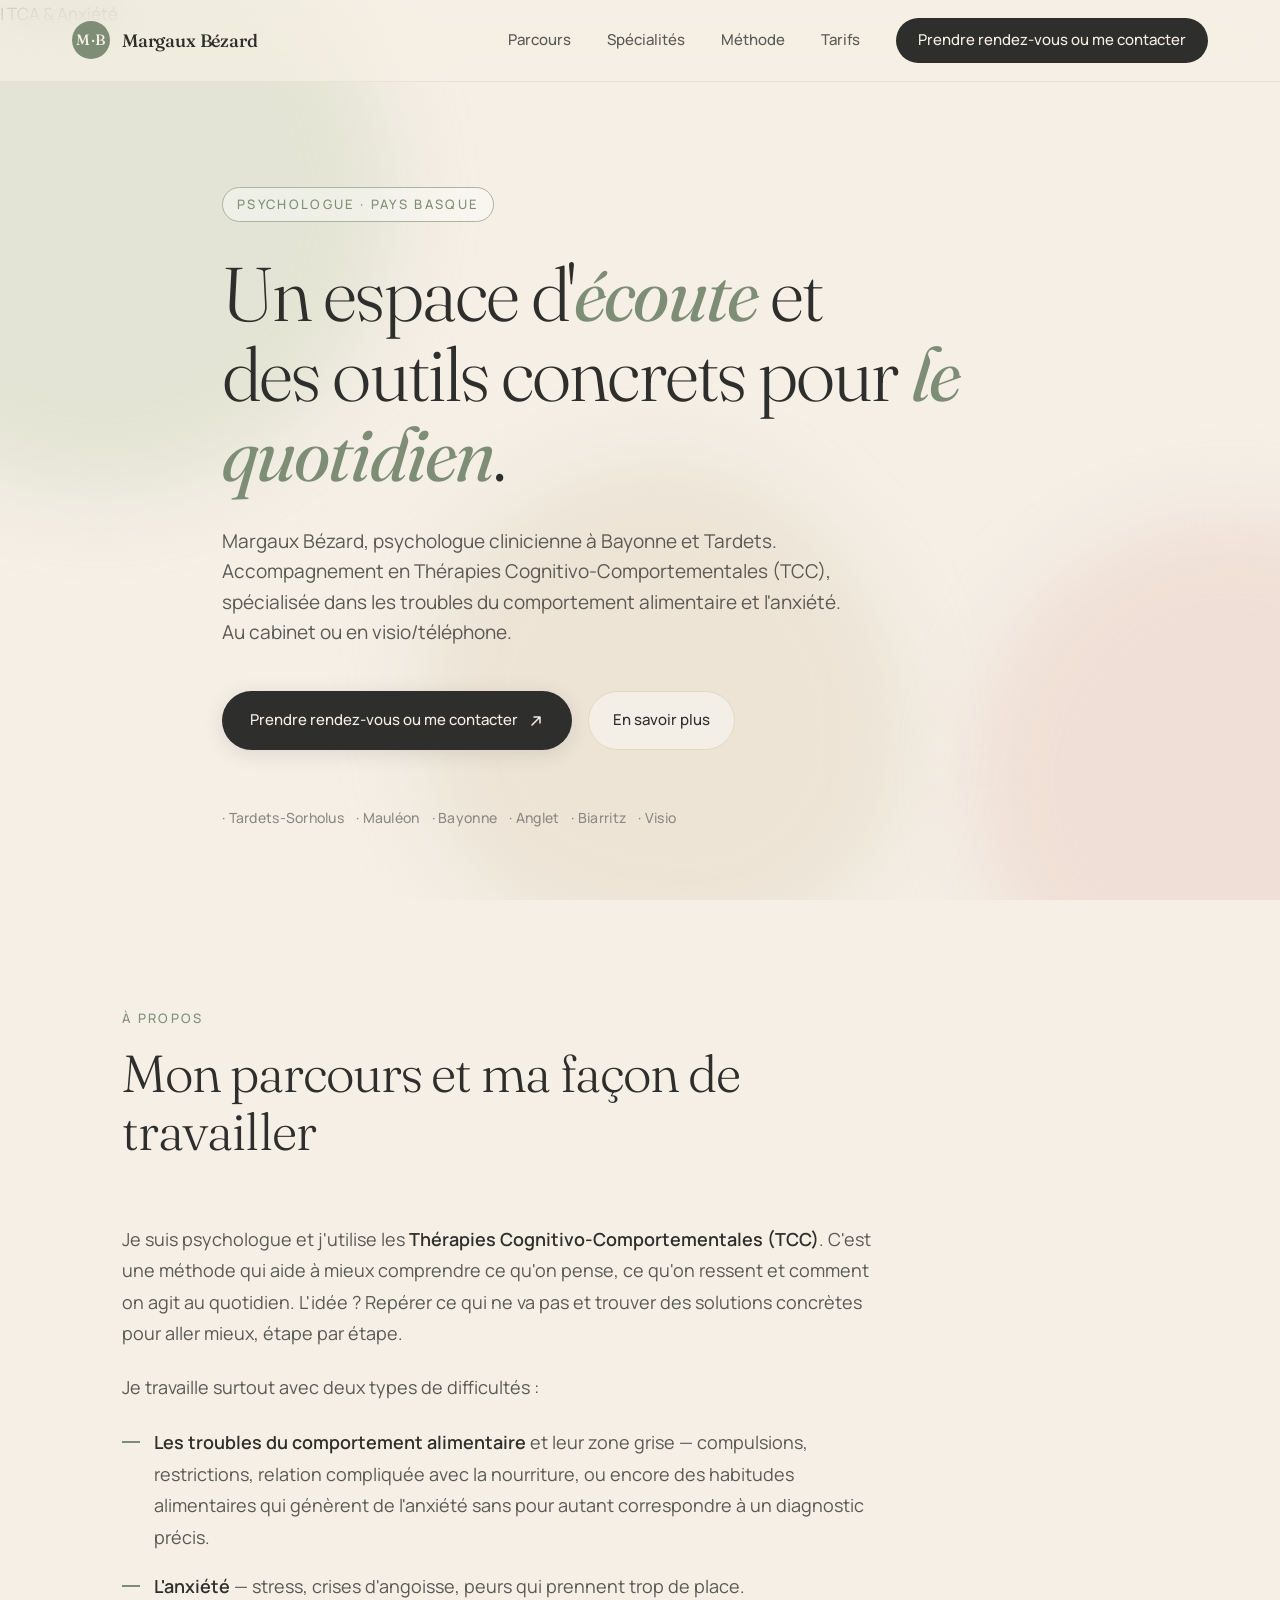
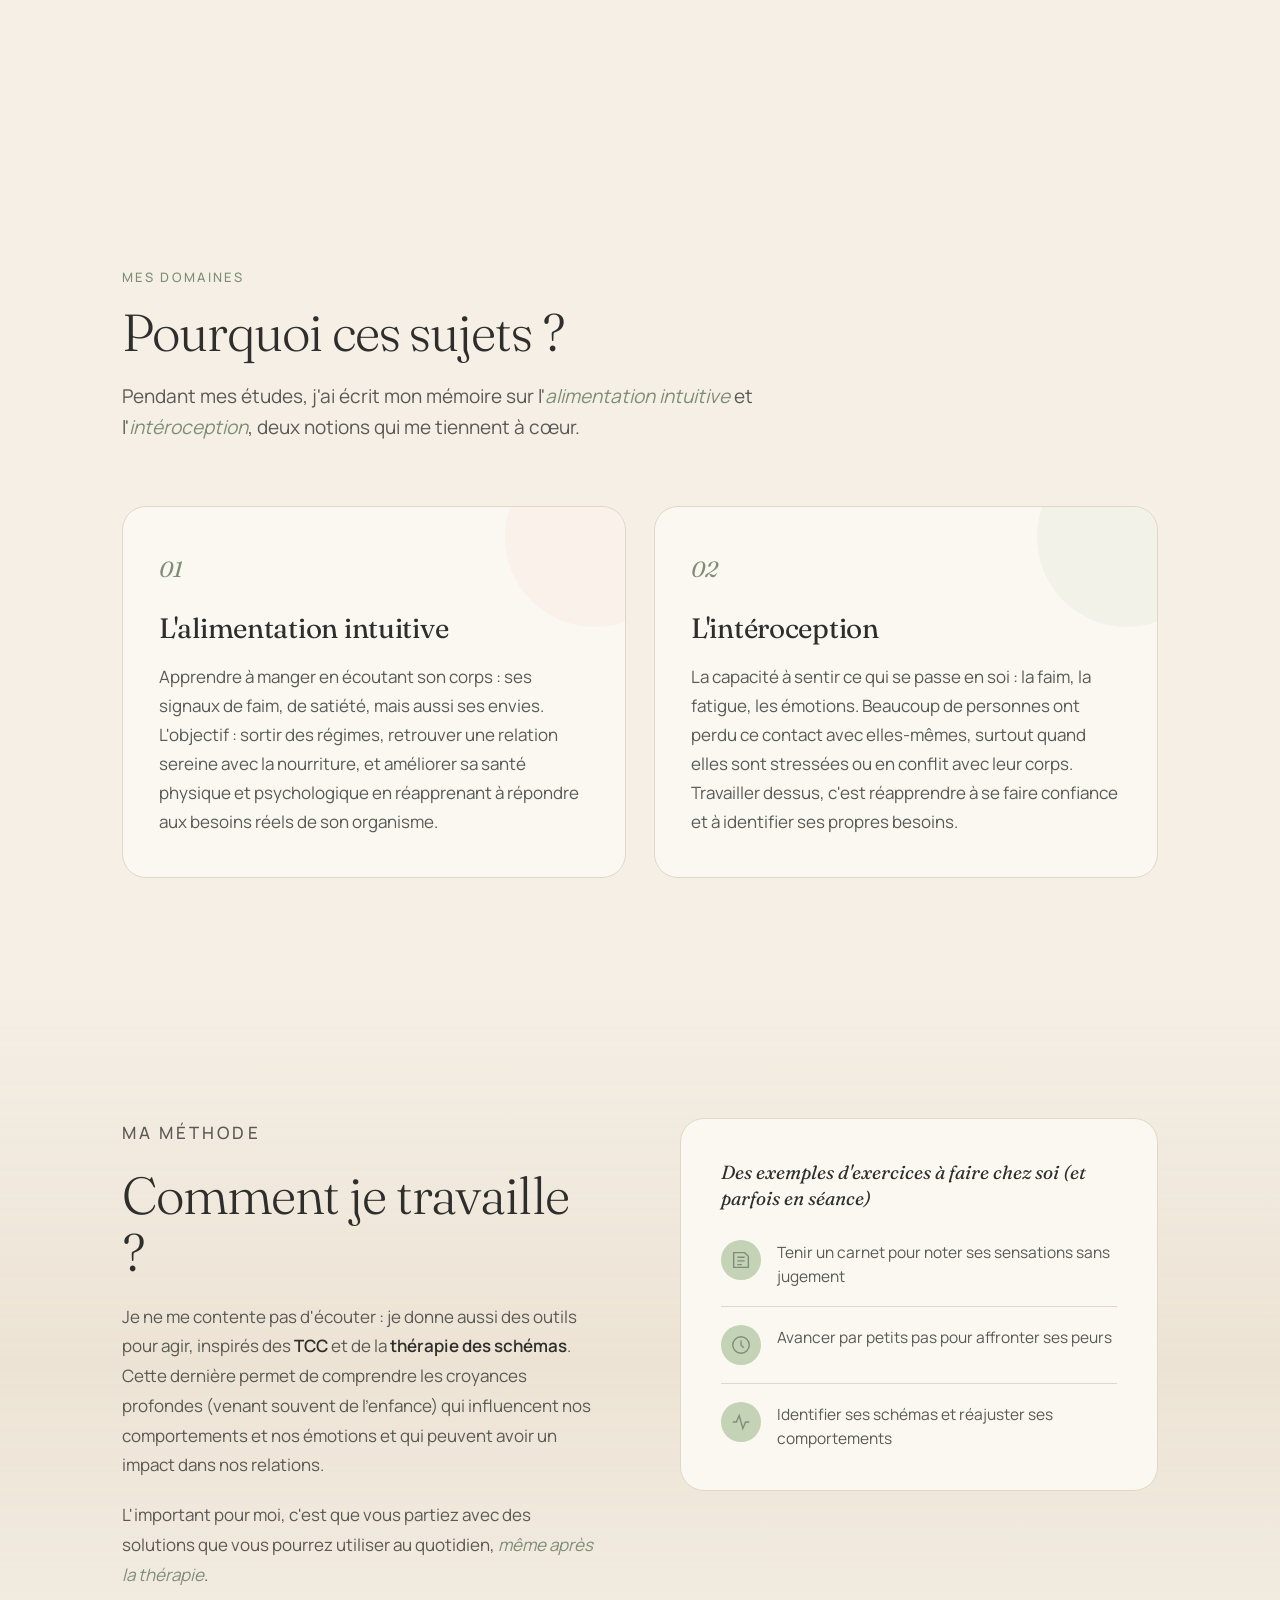
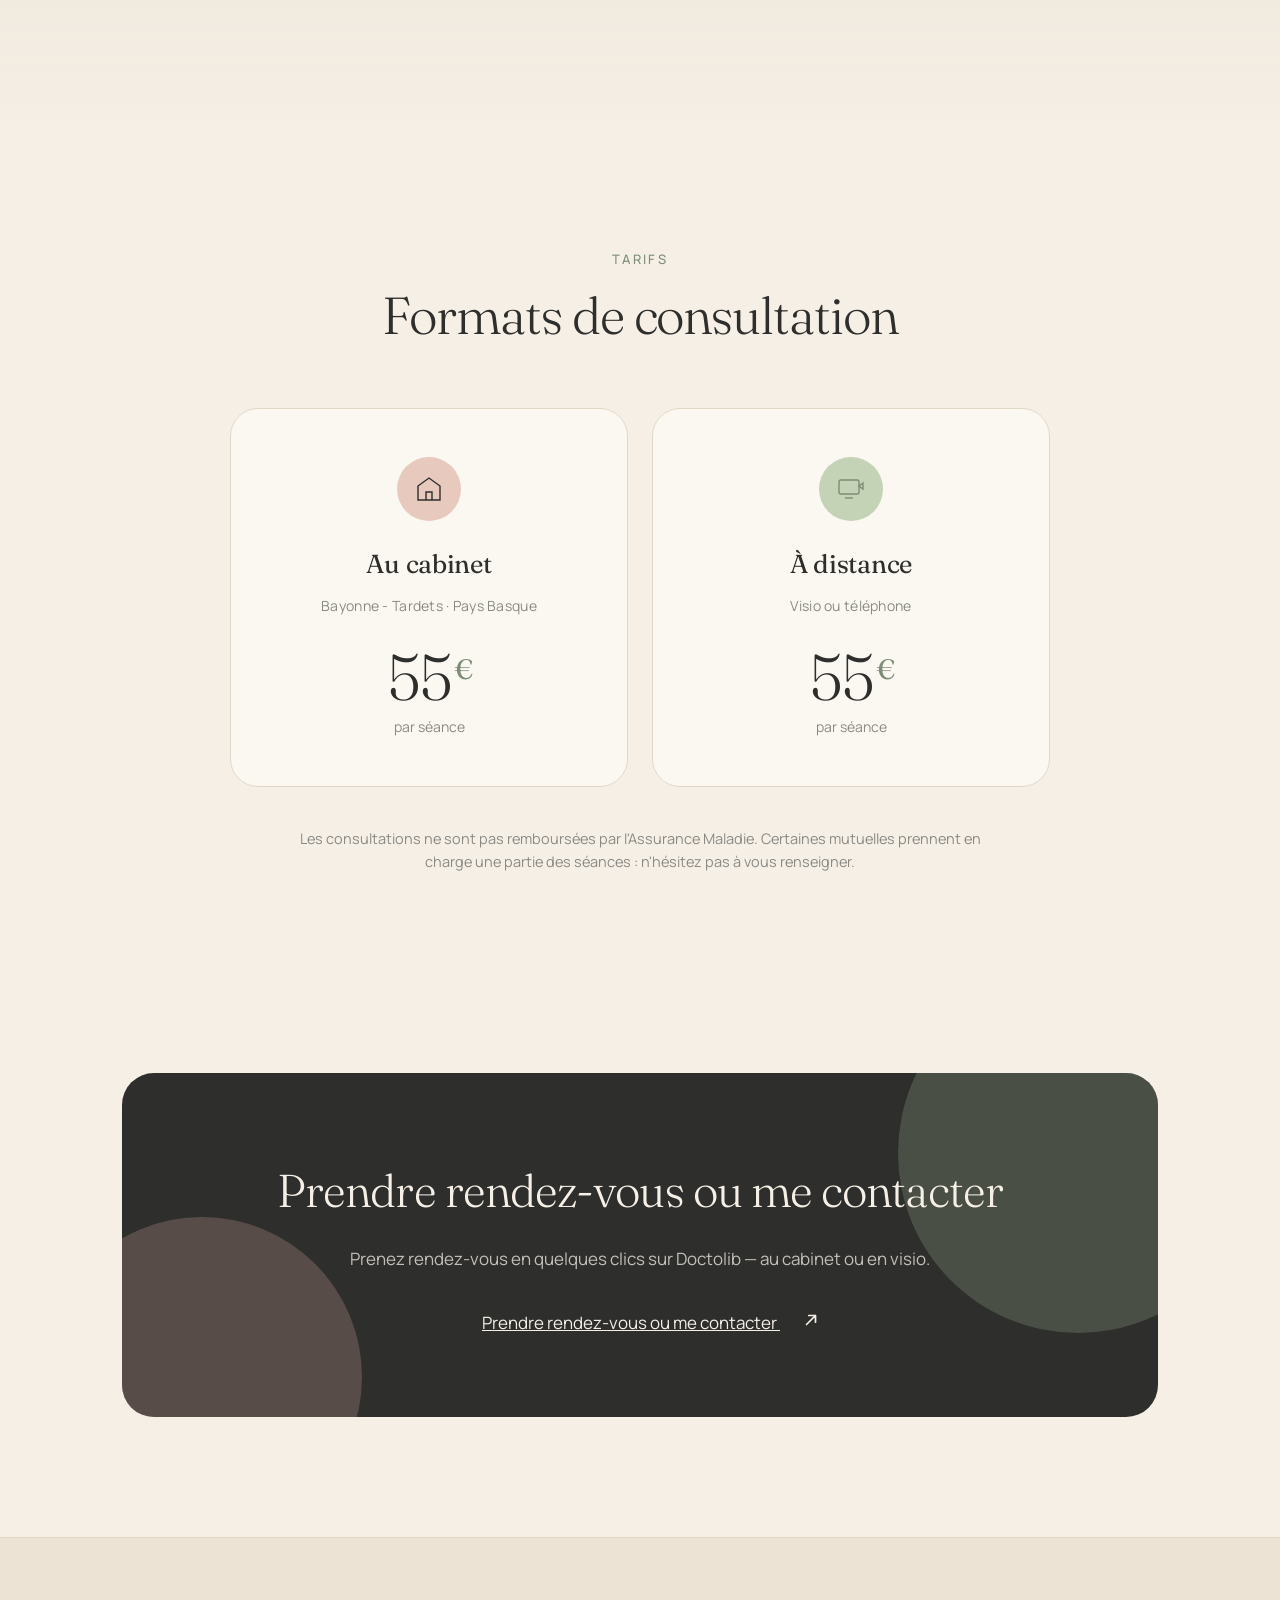
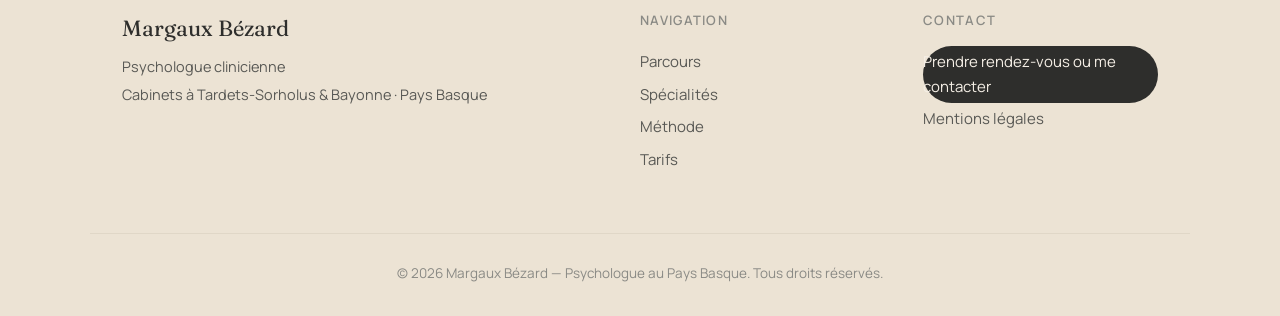
==== commit 66b1b0c9: "Update index.html" ====
--- a/index.html
+++ b/index.html
@@ -171,23 +171,22 @@
       </h1>
       <p class="hero-sub">
         Margaux Bézard, psychologue clinicienne à Bayonne et Tardets. Accompagnement en Thérapies Cognitivo-Comportementales (TCC), spécialisée dans les troubles du comportement alimentaire et l'anxiété. Au cabinet ou en visio/téléphone.
-      </p>
-<div class="hero-cta">
-  <a href="https://www.doctolib.fr/psychologue/anglet/margaux-bezard" class="btn btn-primary" target="_blank" rel="noreferrer" style="text-decoration: none;">
-    Prendre rendez-vous ou me contacter
-  </a>
-</div>
+     <div class="hero-cta">
+        <a href="https://www.doctolib.fr/psychologue/anglet/margaux-bezard" class="btn btn-primary" target="_blank" rel="noreferrer" style="text-decoration: none;">
+          Prendre rendez-vous ou me contacter
           <svg width="16" height="16" viewBox="0 0 16 16" fill="none"><path d="M4 12L12 4M12 4H6M12 4V10" stroke="currentColor" stroke-width="1.5" stroke-linecap="round" stroke-linejoin="round"/></svg>
         </a>
         <a href="#parcours" class="btn-ghost">En savoir plus</a>
       </div>
+
       <div class="hero-meta">
-<span>· Tardets-Sorholus</span>
+        <span>· Tardets-Sorholus</span>
         <span>· Mauléon</span>
         <span>· Bayonne</span>
         <span>· Anglet</span>
         <span>· Biarritz</span>
         <span>· Visio</span>
+      </div>
       </div>
     </div>
   </section>
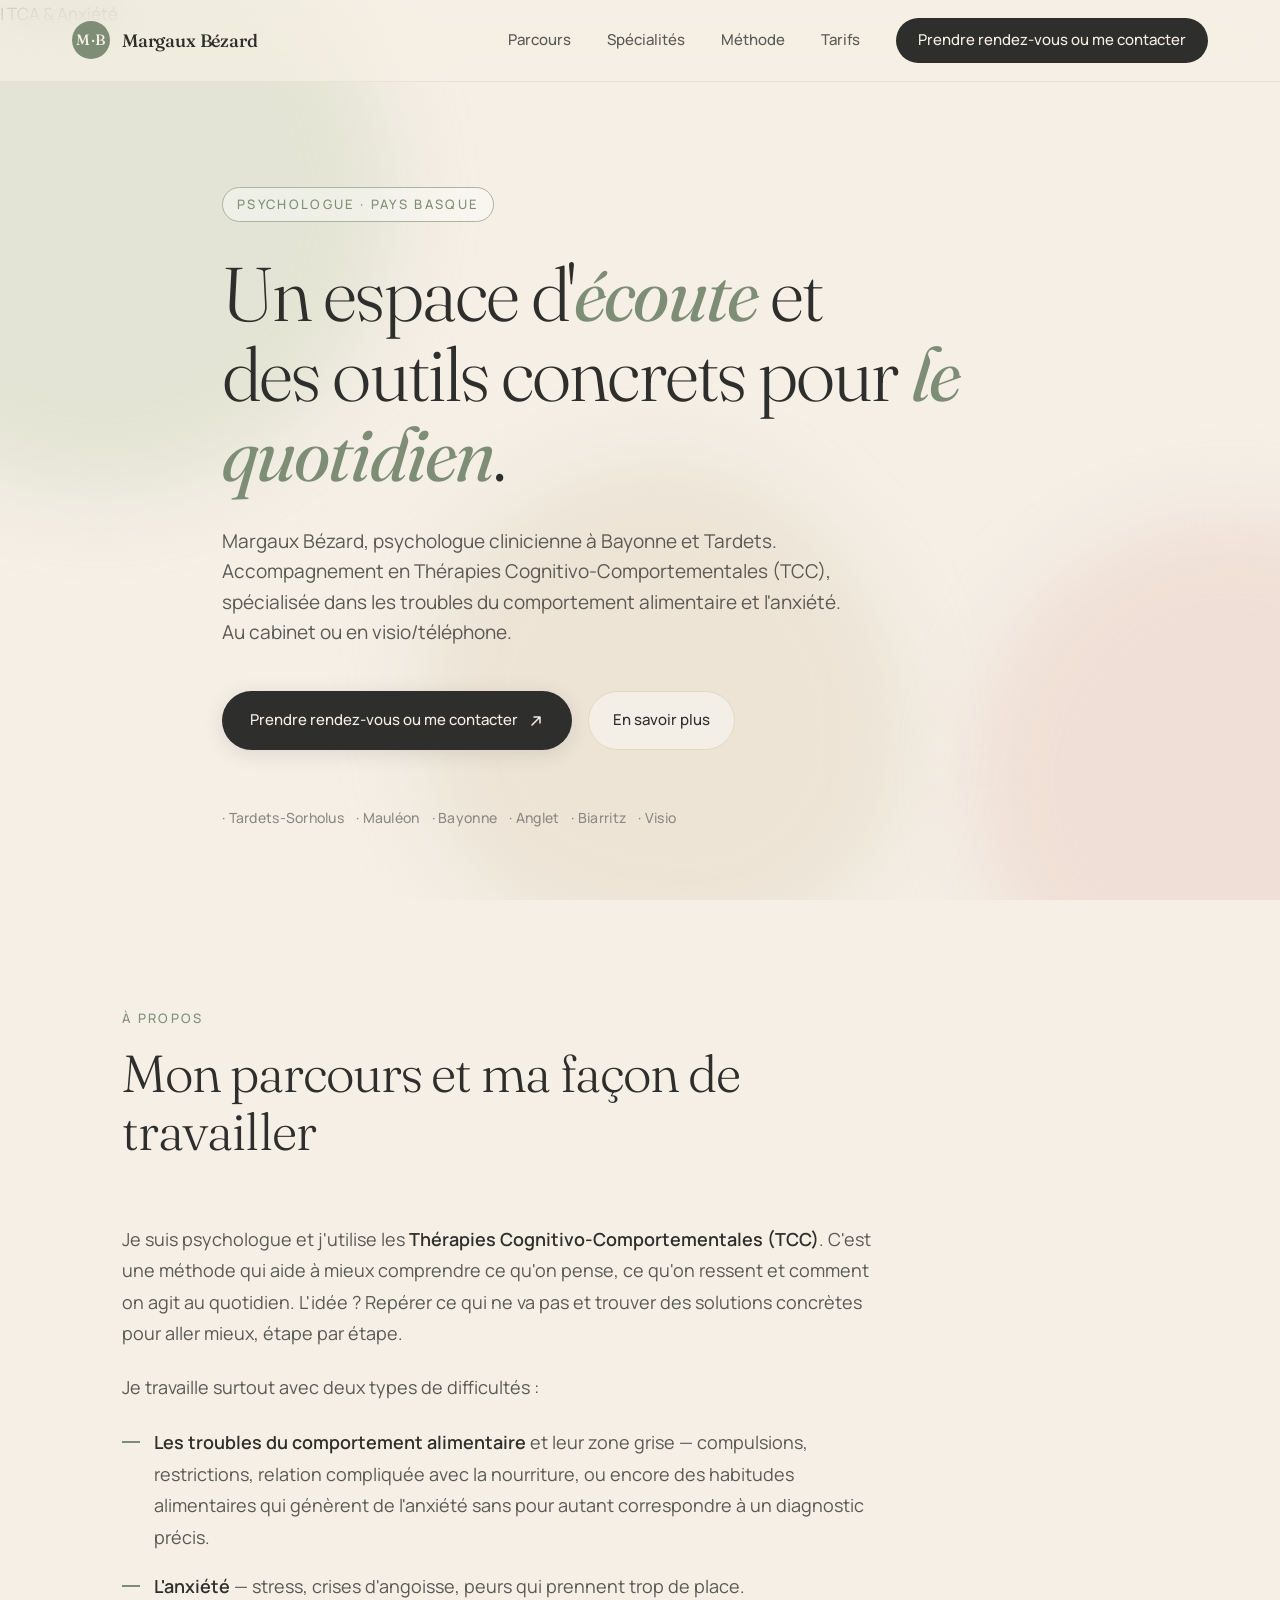
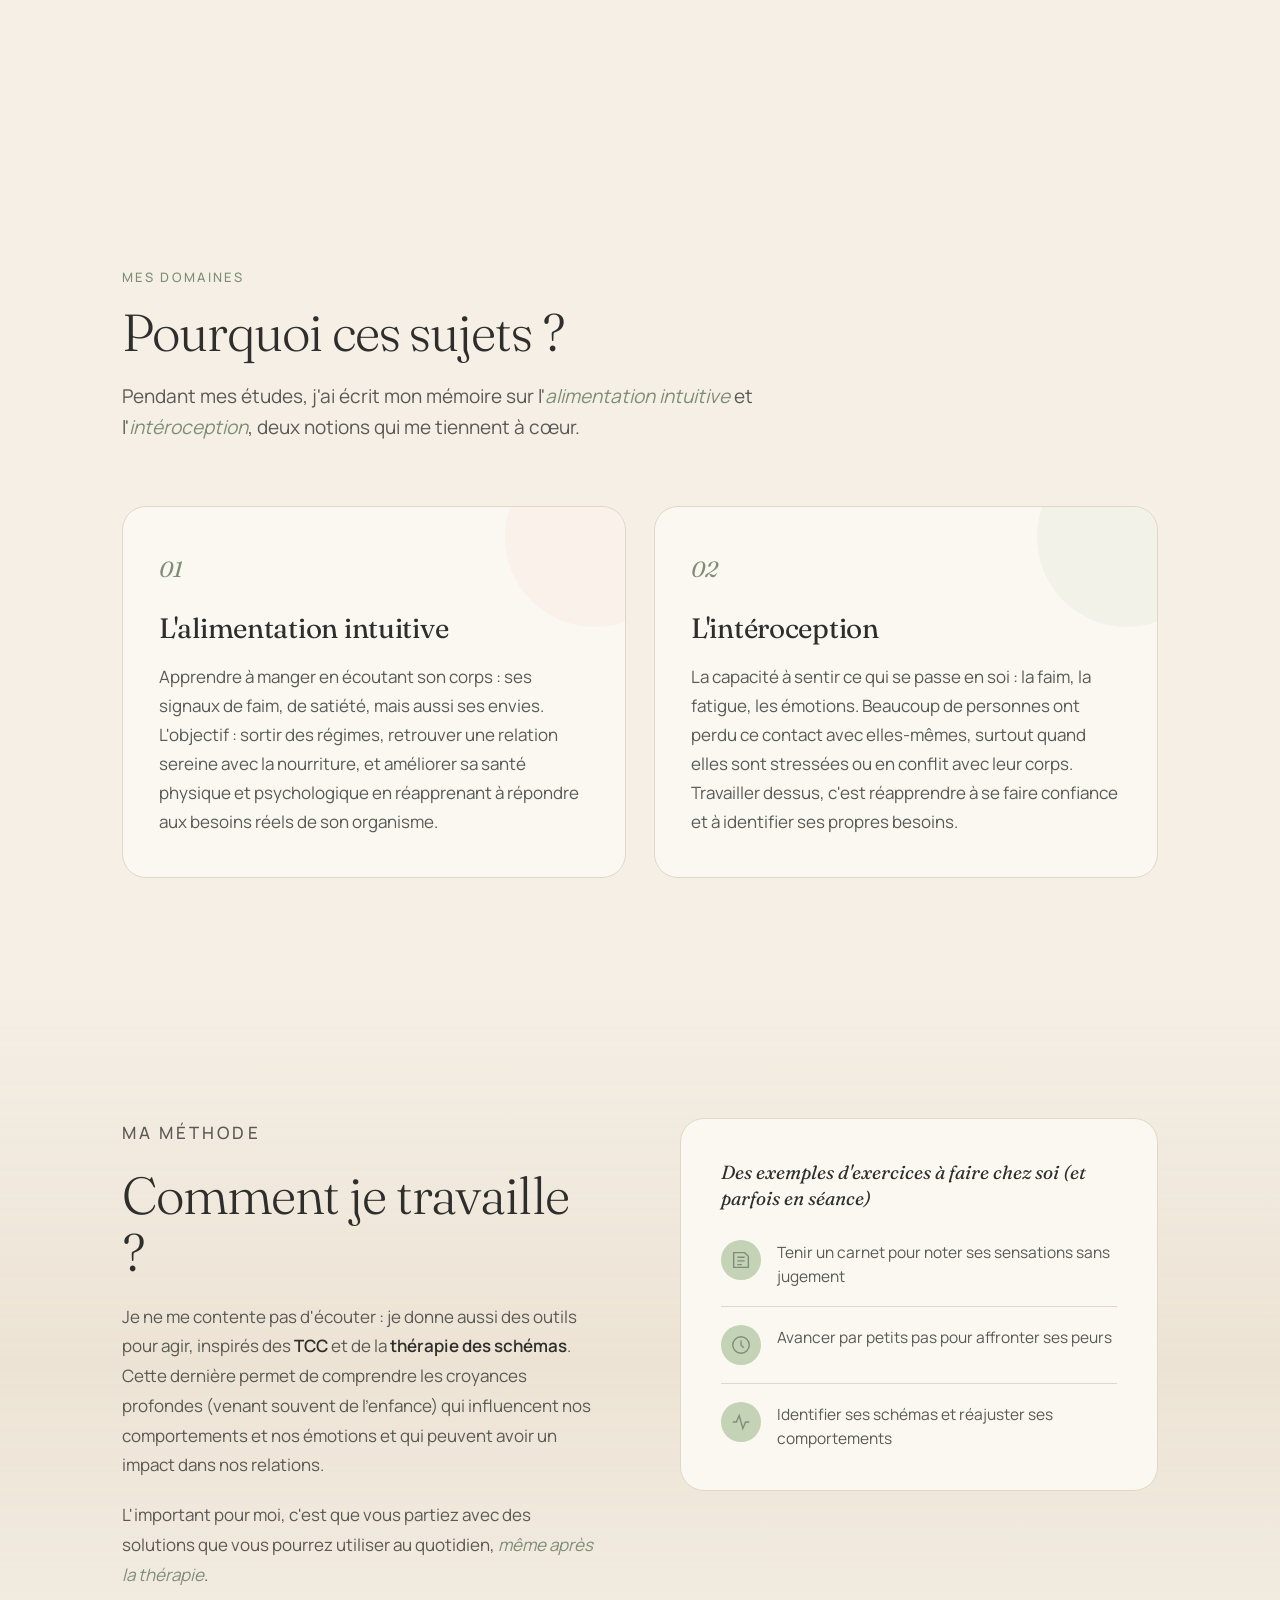
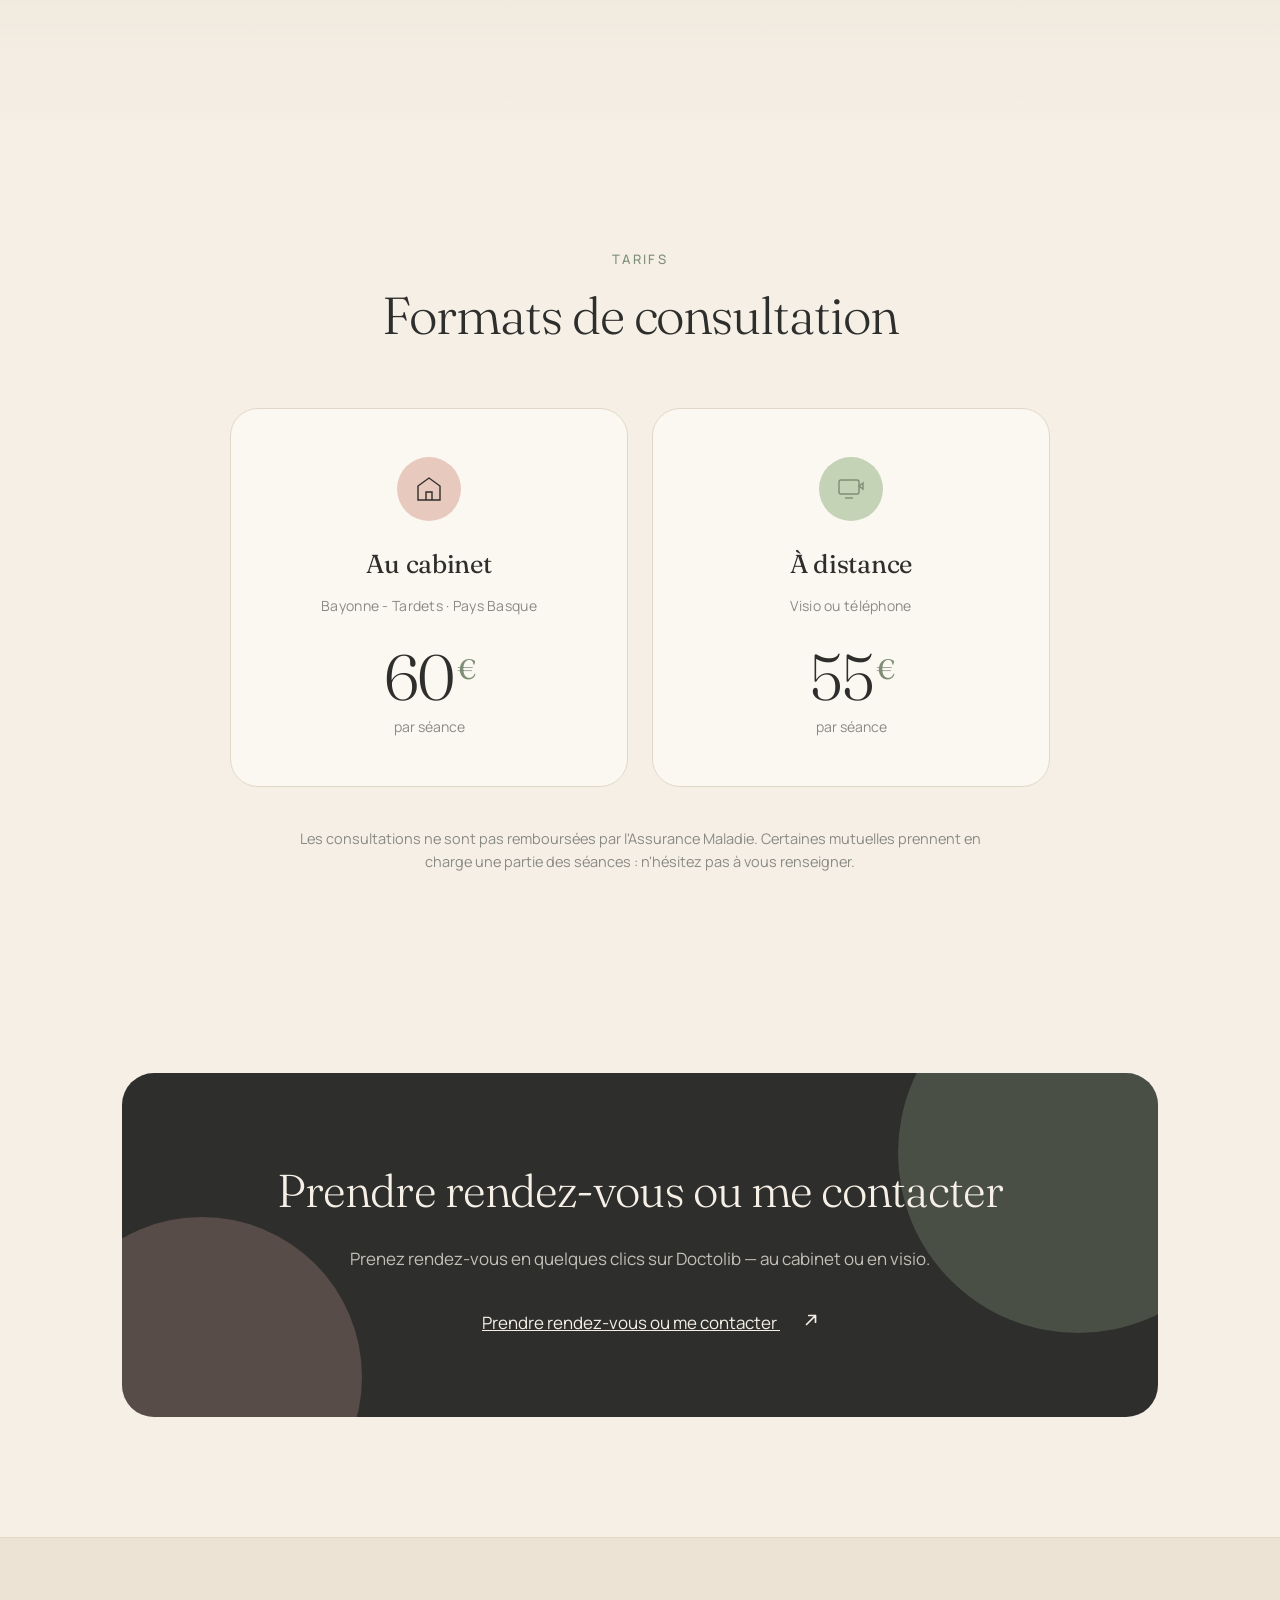
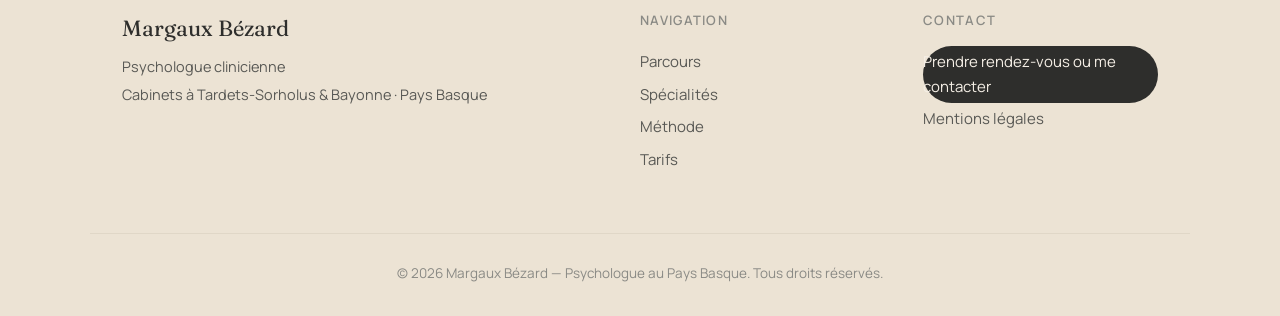
==== commit 6489abd0: "Update index.html" ====
--- a/index.html
+++ b/index.html
@@ -162,7 +162,7 @@
   </header>
 
   <!-- HERO -->
-  <section class="hero" id="top">
+ <section class="hero" id="top">
     <div class="hero-inner">
       <p class="hero-eyebrow">Psychologue · Pays Basque</p>
       <h1 class="hero-title">
@@ -171,7 +171,9 @@
       </h1>
       <p class="hero-sub">
         Margaux Bézard, psychologue clinicienne à Bayonne et Tardets. Accompagnement en Thérapies Cognitivo-Comportementales (TCC), spécialisée dans les troubles du comportement alimentaire et l'anxiété. Au cabinet ou en visio/téléphone.
-     <div class="hero-cta">
+      </p>
+
+      <div class="hero-cta">
         <a href="https://www.doctolib.fr/psychologue/anglet/margaux-bezard" class="btn btn-primary" target="_blank" rel="noreferrer" style="text-decoration: none;">
           Prendre rendez-vous ou me contacter
           <svg width="16" height="16" viewBox="0 0 16 16" fill="none"><path d="M4 12L12 4M12 4H6M12 4V10" stroke="currentColor" stroke-width="1.5" stroke-linecap="round" stroke-linejoin="round"/></svg>
@@ -187,10 +189,8 @@
         <span>· Biarritz</span>
         <span>· Visio</span>
       </div>
-      </div>
-    </div>
-  </section>
-
+    </div>
+  </section>
   <!-- PARCOURS / PRÉSENTATION -->
   <section class="section section-parcours" id="parcours">
     <div class="container">
@@ -306,7 +306,7 @@
           </div>
           <h3 class="tarif-title">Au cabinet</h3>
           <p class="tarif-place">Bayonne - Tardets · Pays Basque</p>
-          <p class="tarif-price"><span>55</span><span class="tarif-currency">€</span></p>
+          <p class="tarif-price"><span>60</span><span class="tarif-currency">€</span></p>
           <p class="tarif-note">par séance</p>
         </div>
 
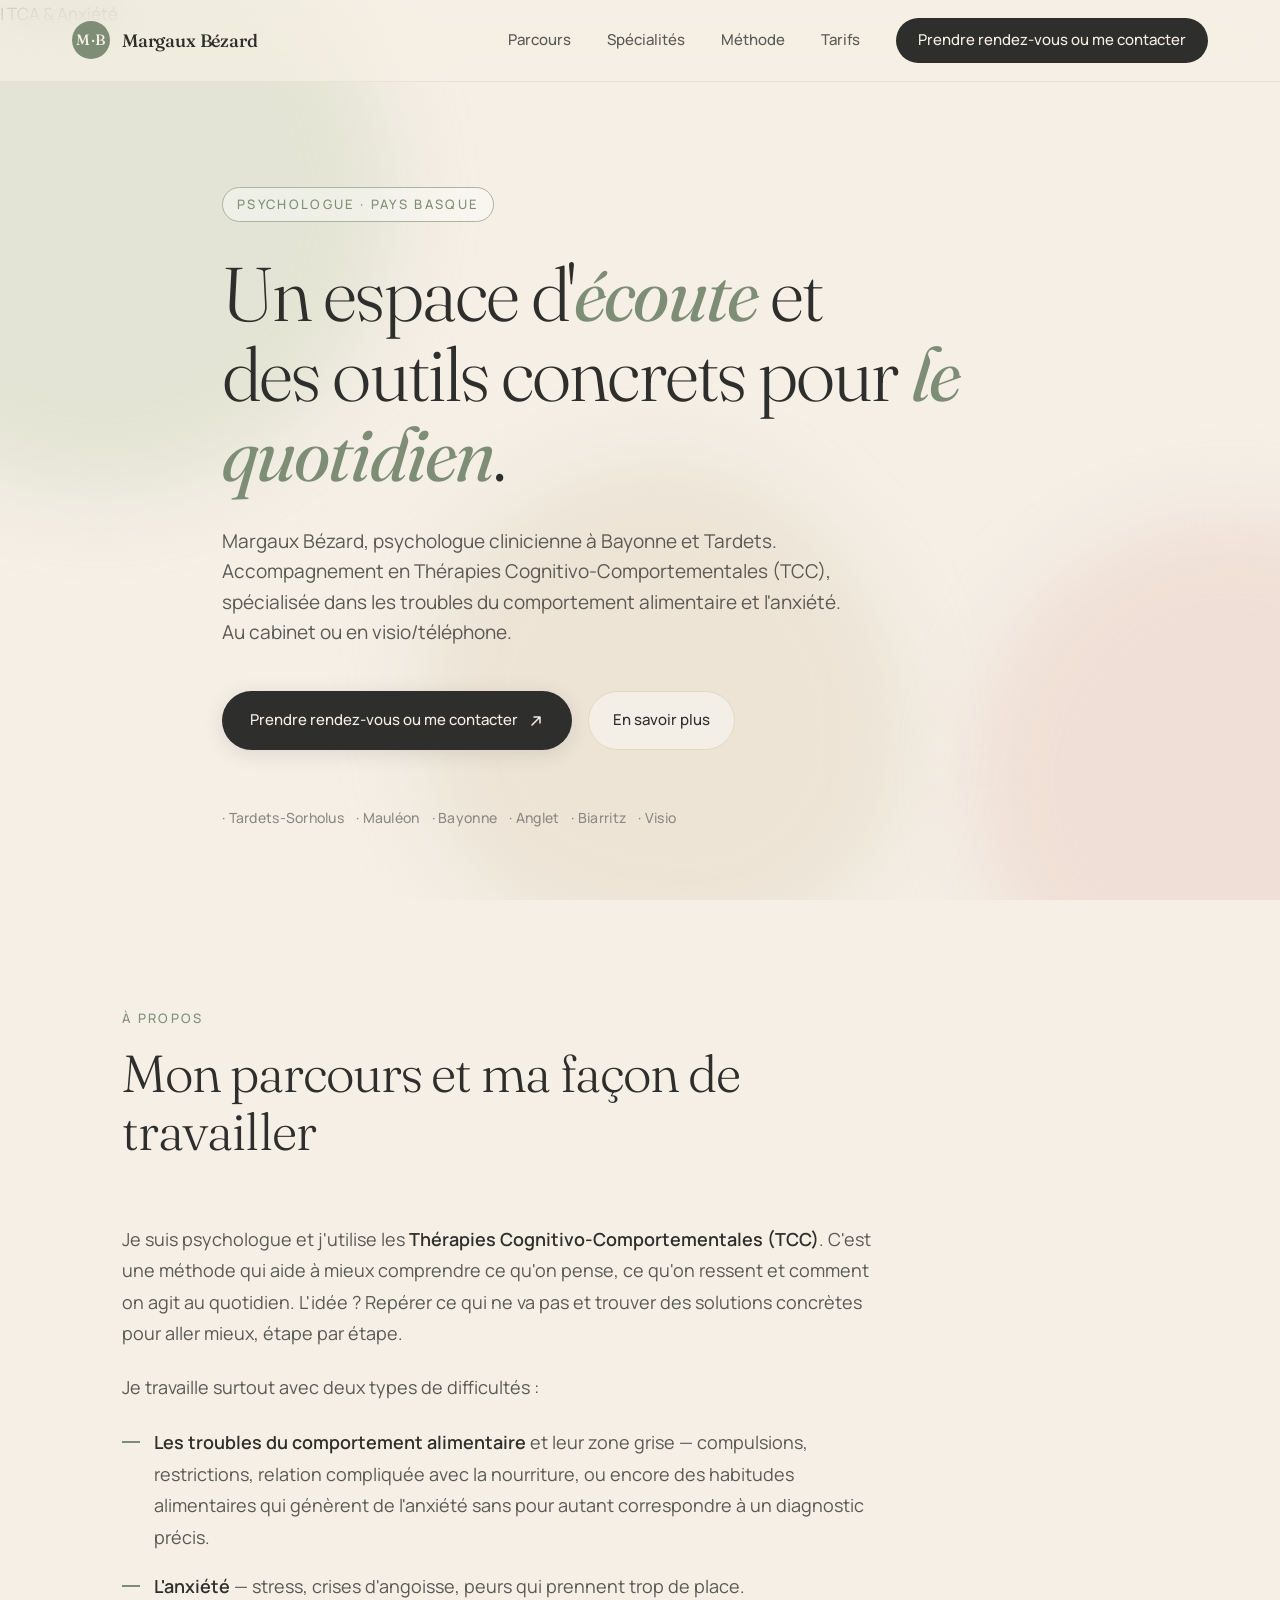
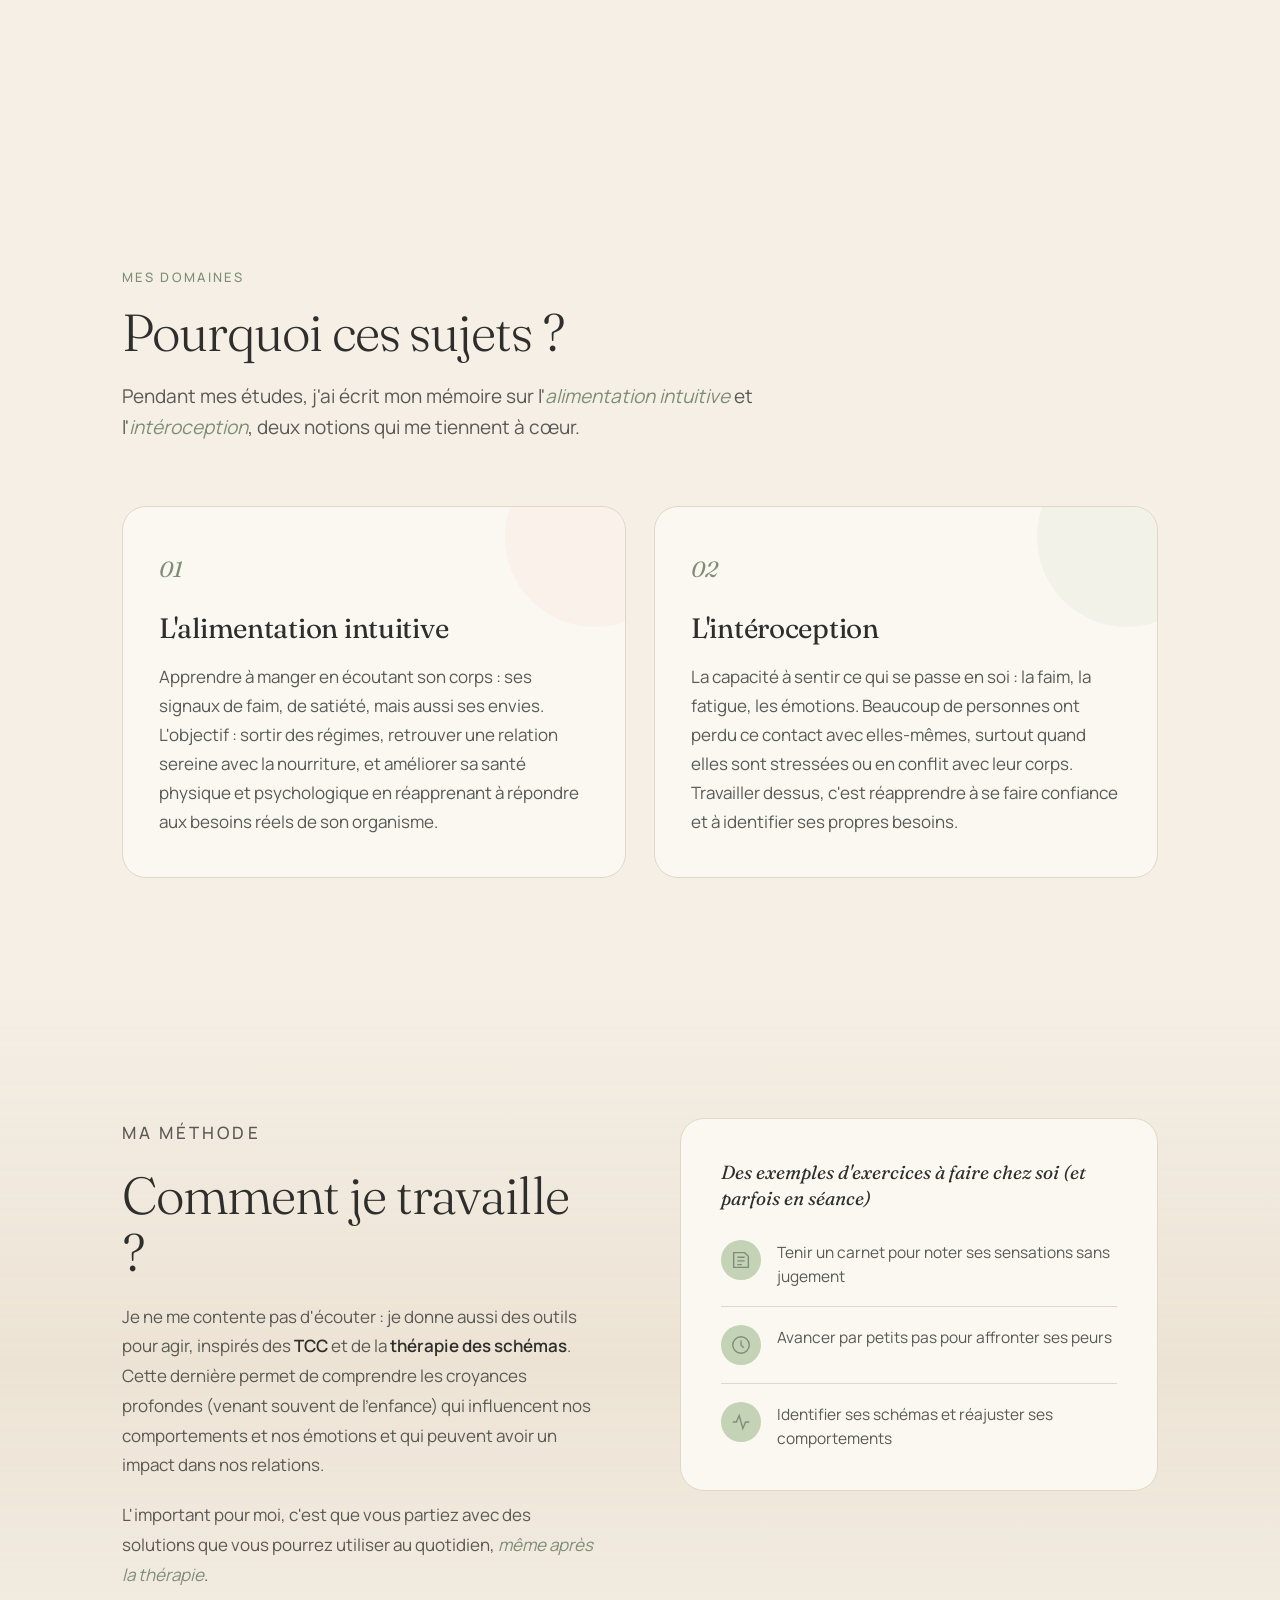
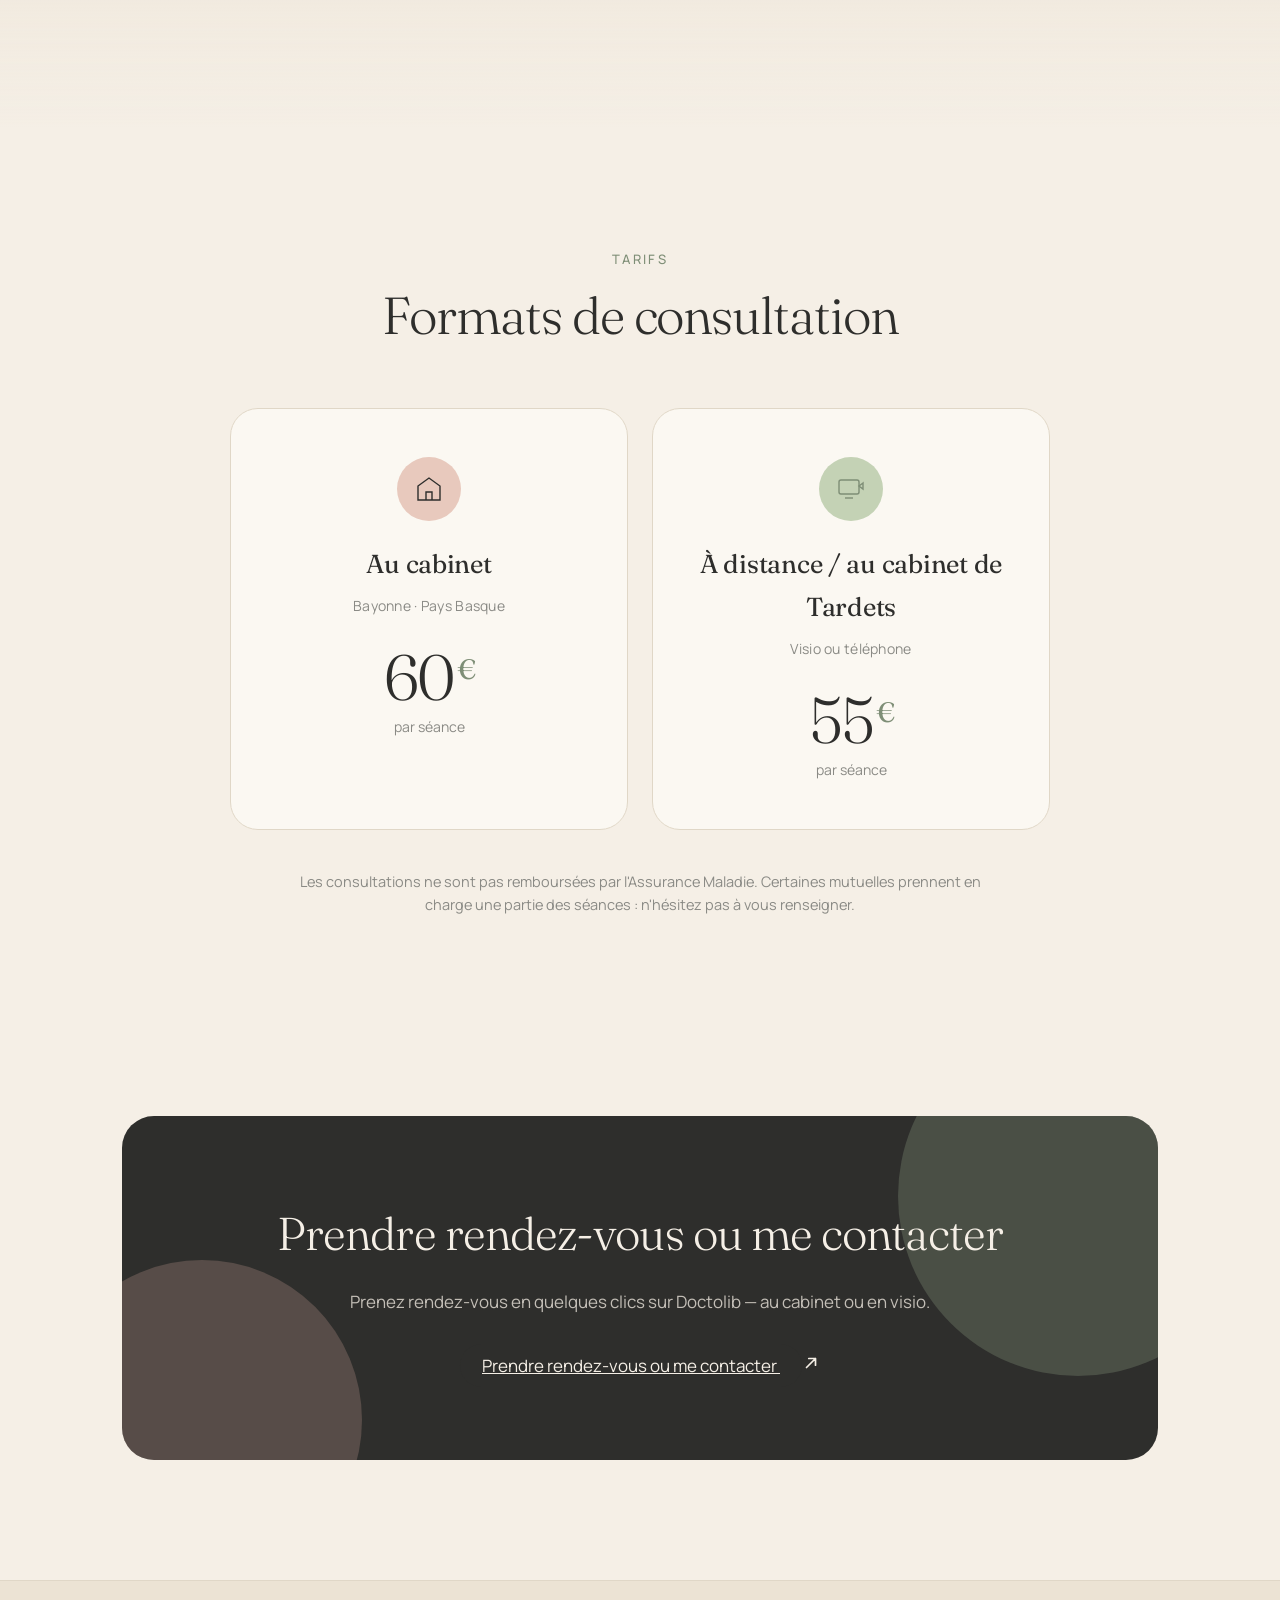
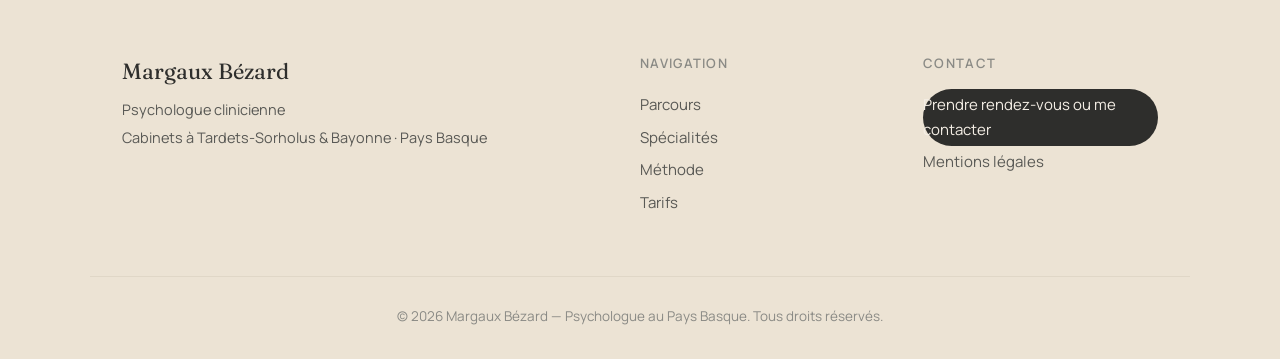
==== commit 0888abf9: "Update index.html" ====
--- a/index.html
+++ b/index.html
@@ -305,7 +305,7 @@
             <svg viewBox="0 0 32 32" width="32" height="32" fill="none" stroke="currentColor" stroke-width="1.4"><path d="M5 13l11-8 11 8v14H5z"/><path d="M13 27v-8h6v8"/></svg>
           </div>
           <h3 class="tarif-title">Au cabinet</h3>
-          <p class="tarif-place">Bayonne - Tardets · Pays Basque</p>
+          <p class="tarif-place">Bayonne · Pays Basque</p>
           <p class="tarif-price"><span>60</span><span class="tarif-currency">€</span></p>
           <p class="tarif-note">par séance</p>
         </div>
@@ -314,7 +314,7 @@
           <div class="tarif-icon">
             <svg viewBox="0 0 32 32" width="32" height="32" fill="none" stroke="currentColor" stroke-width="1.4"><rect x="4" y="7" width="20" height="14" rx="2"/><path d="M28 10l-4 3 4 3z"/><path d="M10 25h8"/></svg>
           </div>
-          <h3 class="tarif-title">À distance</h3>
+          <h3 class="tarif-title">À distance / au cabinet de Tardets</h3>
           <p class="tarif-place">Visio ou téléphone</p>
           <p class="tarif-price"><span>55</span><span class="tarif-currency">€</span></p>
           <p class="tarif-note">par séance</p>
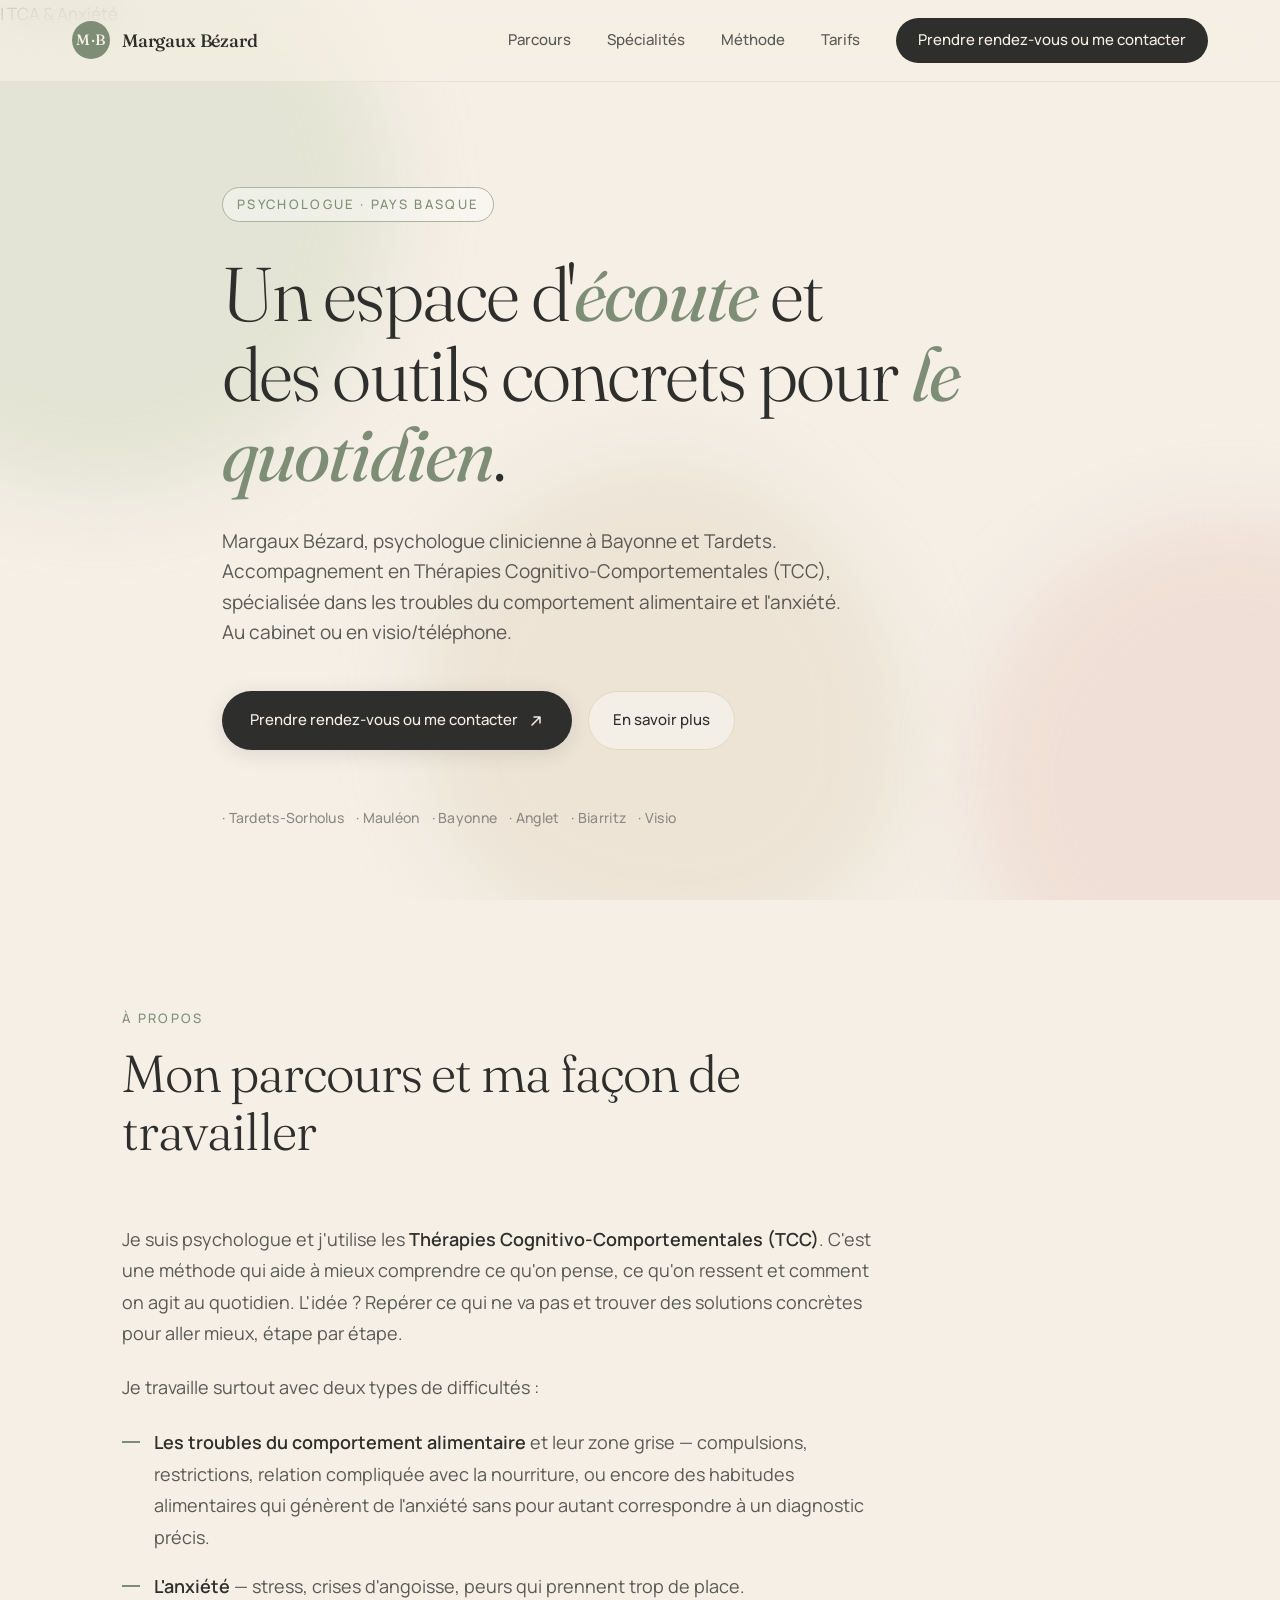
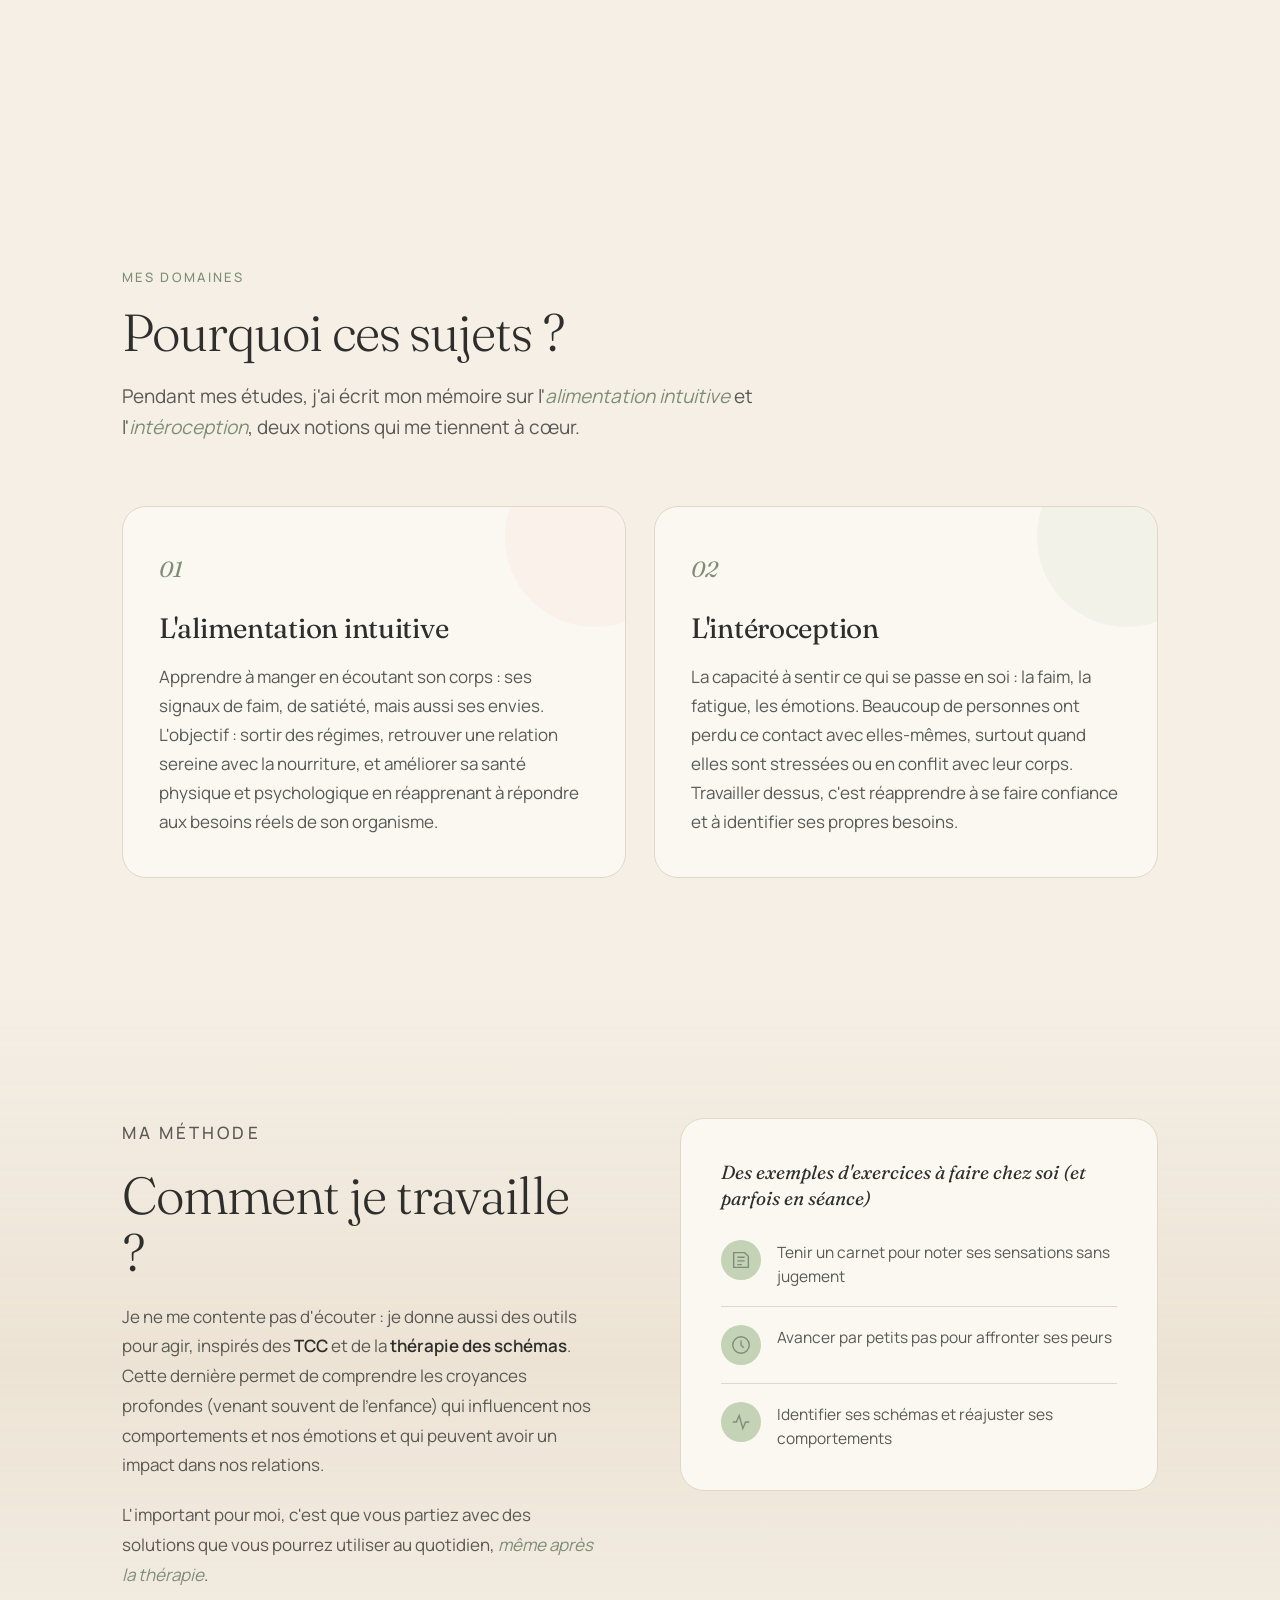
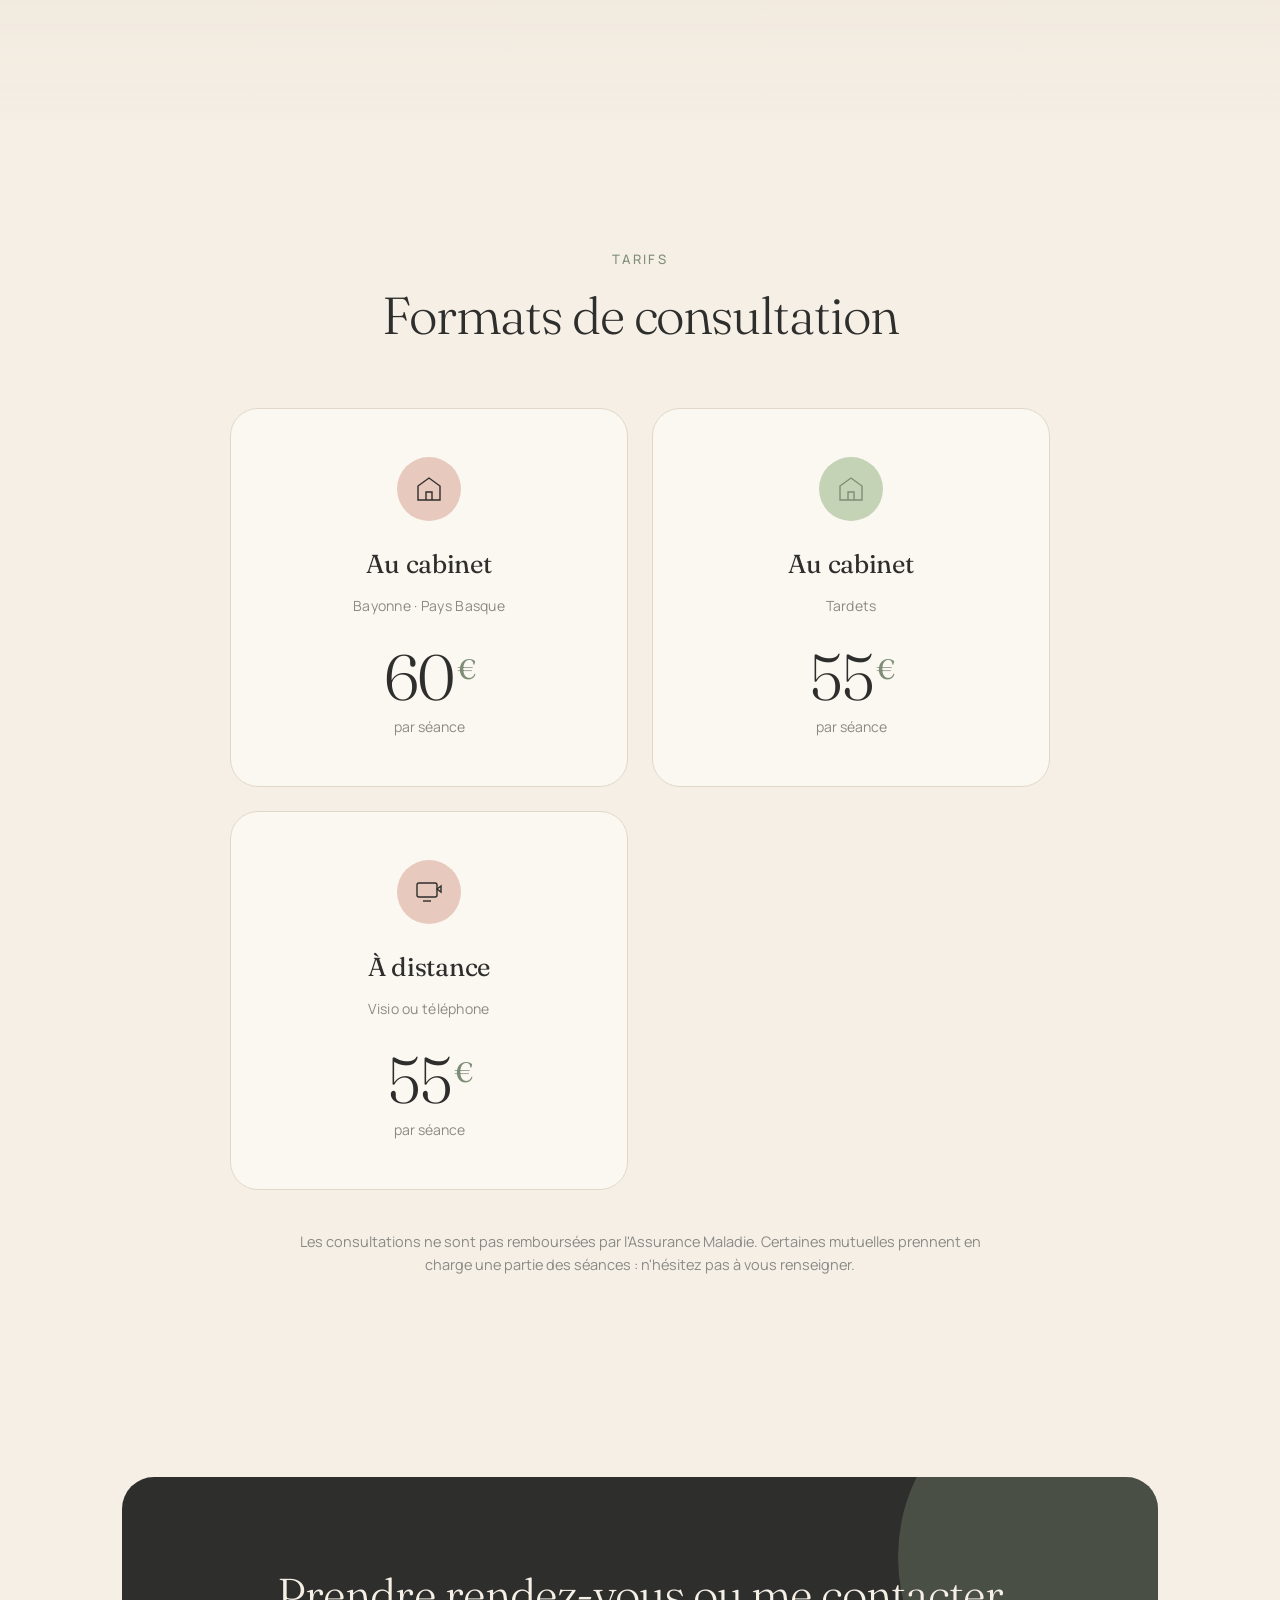
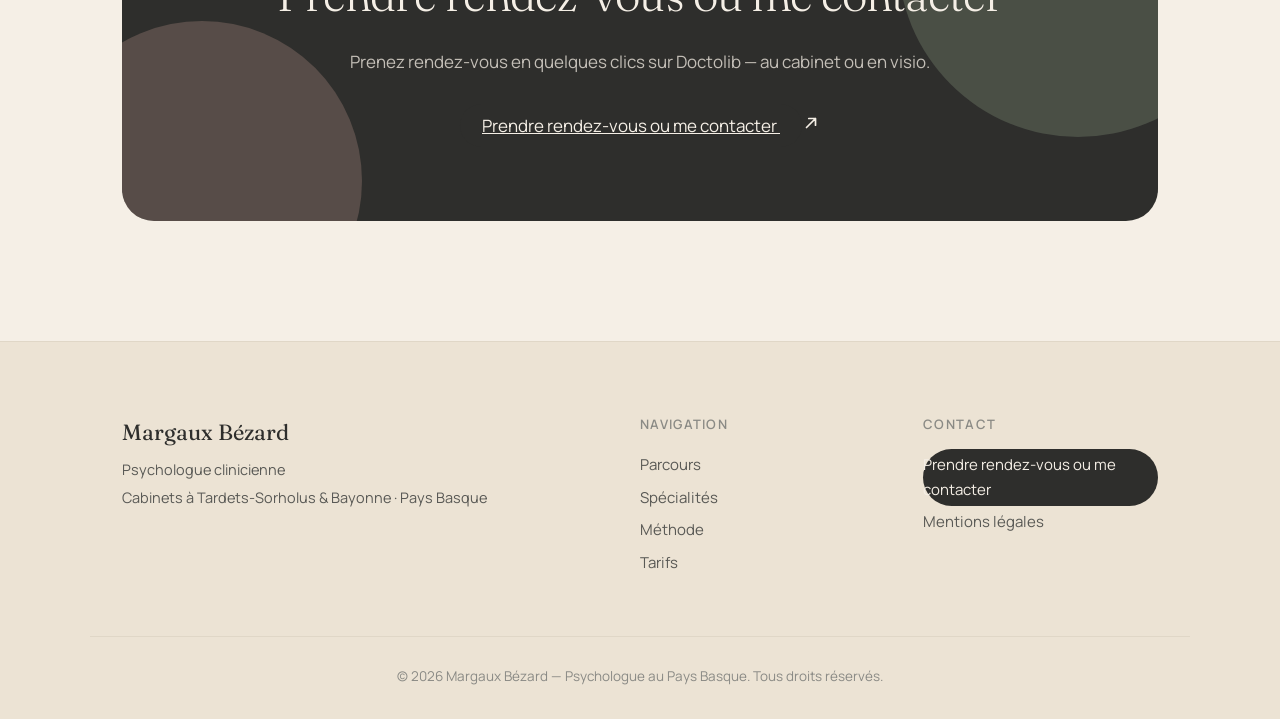
==== commit a2e300c2: "Update index.html" ====
--- a/index.html
+++ b/index.html
@@ -291,39 +291,49 @@
     </div>
   </section>
 
-  <!-- TARIFS -->
-  <section class="section section-tarifs" id="tarifs">
-    <div class="container">
-      <div class="section-head section-head-center">
-        <p class="section-eyebrow">Tarifs</p>
-        <h2 class="section-title">Formats de consultation</h2>
-      </div>
-
-      <div class="tarifs-grid">
-        <div class="tarif-card">
-          <div class="tarif-icon">
-            <svg viewBox="0 0 32 32" width="32" height="32" fill="none" stroke="currentColor" stroke-width="1.4"><path d="M5 13l11-8 11 8v14H5z"/><path d="M13 27v-8h6v8"/></svg>
-          </div>
-          <h3 class="tarif-title">Au cabinet</h3>
-          <p class="tarif-place">Bayonne · Pays Basque</p>
-          <p class="tarif-price"><span>60</span><span class="tarif-currency">€</span></p>
-          <p class="tarif-note">par séance</p>
-        </div>
-
-        <div class="tarif-card">
-          <div class="tarif-icon">
-            <svg viewBox="0 0 32 32" width="32" height="32" fill="none" stroke="currentColor" stroke-width="1.4"><rect x="4" y="7" width="20" height="14" rx="2"/><path d="M28 10l-4 3 4 3z"/><path d="M10 25h8"/></svg>
-          </div>
-          <h3 class="tarif-title">À distance / au cabinet de Tardets</h3>
-          <p class="tarif-place">Visio ou téléphone</p>
-          <p class="tarif-price"><span>55</span><span class="tarif-currency">€</span></p>
-          <p class="tarif-note">par séance</p>
-        </div>
-      </div>
-
-      <p class="tarifs-info">Les consultations ne sont pas remboursées par l'Assurance Maladie. Certaines mutuelles prennent en charge une partie des séances : n'hésitez pas à vous renseigner.</p>
-    </div>
-  </section>
+ <!-- TARIFS -->
+<section class="section section-tarifs" id="tarifs">
+  <div class="container">
+    <div class="section-head section-head-center">
+      <p class="section-eyebrow">Tarifs</p>
+      <h2 class="section-title">Formats de consultation</h2>
+    </div>
+
+    <div class="tarifs-grid">
+      <div class="tarif-card">
+        <div class="tarif-icon">
+          <svg viewBox="0 0 32 32" width="32" height="32" fill="none" stroke="currentColor" stroke-width="1.4"><path d="M5 13l11-8 11 8v14H5z"/><path d="M13 27v-8h6v8"/></svg>
+        </div>
+        <h3 class="tarif-title">Au cabinet</h3>
+        <p class="tarif-place">Bayonne · Pays Basque</p>
+        <p class="tarif-price"><span>60</span><span class="tarif-currency">€</span></p>
+        <p class="tarif-note">par séance</p>
+      </div>
+
+      <div class="tarif-card">
+        <div class="tarif-icon">
+          <svg viewBox="0 0 32 32" width="32" height="32" fill="none" stroke="currentColor" stroke-width="1.4"><path d="M5 13l11-8 11 8v14H5z"/><path d="M13 27v-8h6v8"/></svg>
+        </div>
+        <h3 class="tarif-title">Au cabinet</h3>
+        <p class="tarif-place">Tardets</p>
+        <p class="tarif-price"><span>55</span><span class="tarif-currency">€</span></p>
+        <p class="tarif-note">par séance</p>
+      </div>
+
+      <div class="tarif-card">
+        <div class="tarif-icon">
+          <svg viewBox="0 0 32 32" width="32" height="32" fill="none" stroke="currentColor" stroke-width="1.4"><rect x="4" y="7" width="20" height="14" rx="2"/><path d="M28 10l-4 3 4 3z"/><path d="M10 25h8"/></svg>
+        </div>
+        <h3 class="tarif-title">À distance</h3>
+        <p class="tarif-place">Visio ou téléphone</p>
+        <p class="tarif-price"><span>55</span><span class="tarif-currency">€</span></p>
+        <p class="tarif-note">par séance</p>
+      </div>
+    </div>
+
+    <p class="tarifs-info">Les consultations ne sont pas remboursées par l'Assurance Maladie. Certaines mutuelles prennent en charge une partie des séances : n'hésitez pas à vous renseigner.</p>
+  </div>
+</section>
 
   <!-- CTA FINAL -->
   <section class="section section-cta">
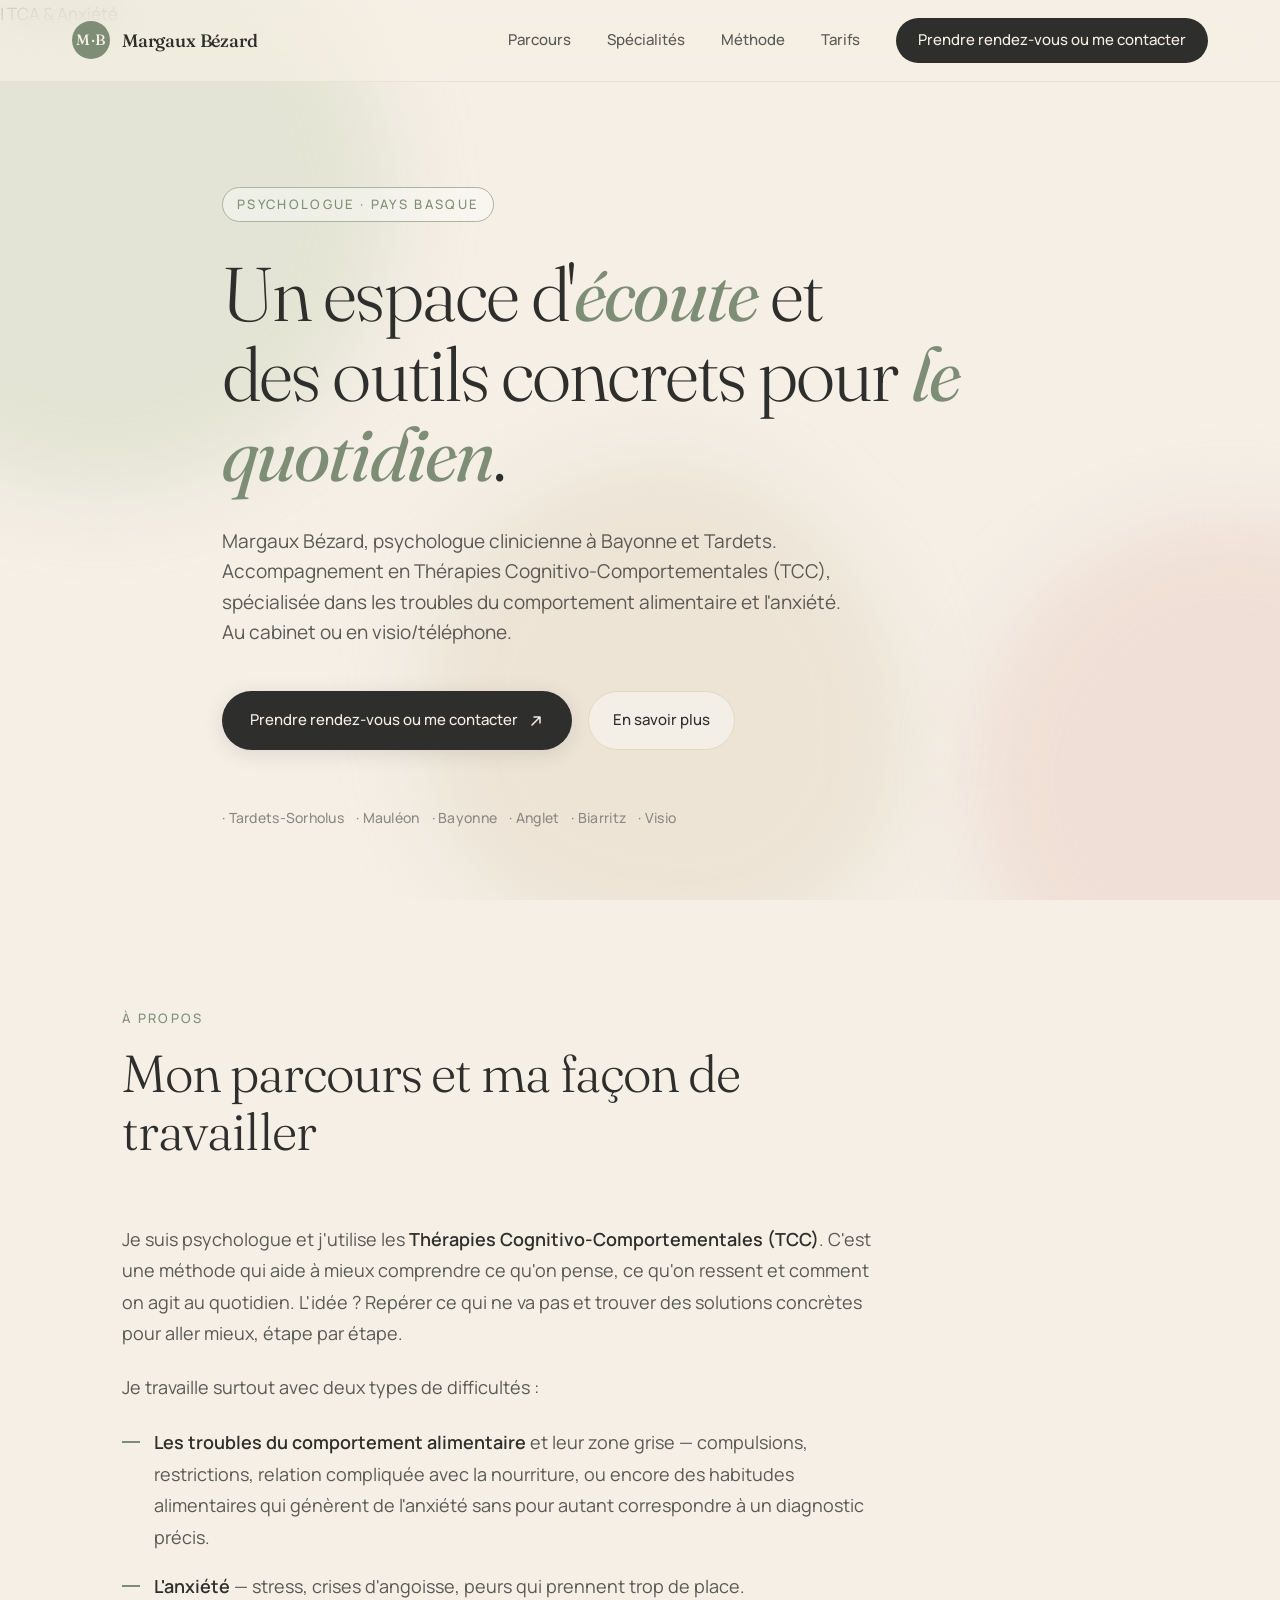
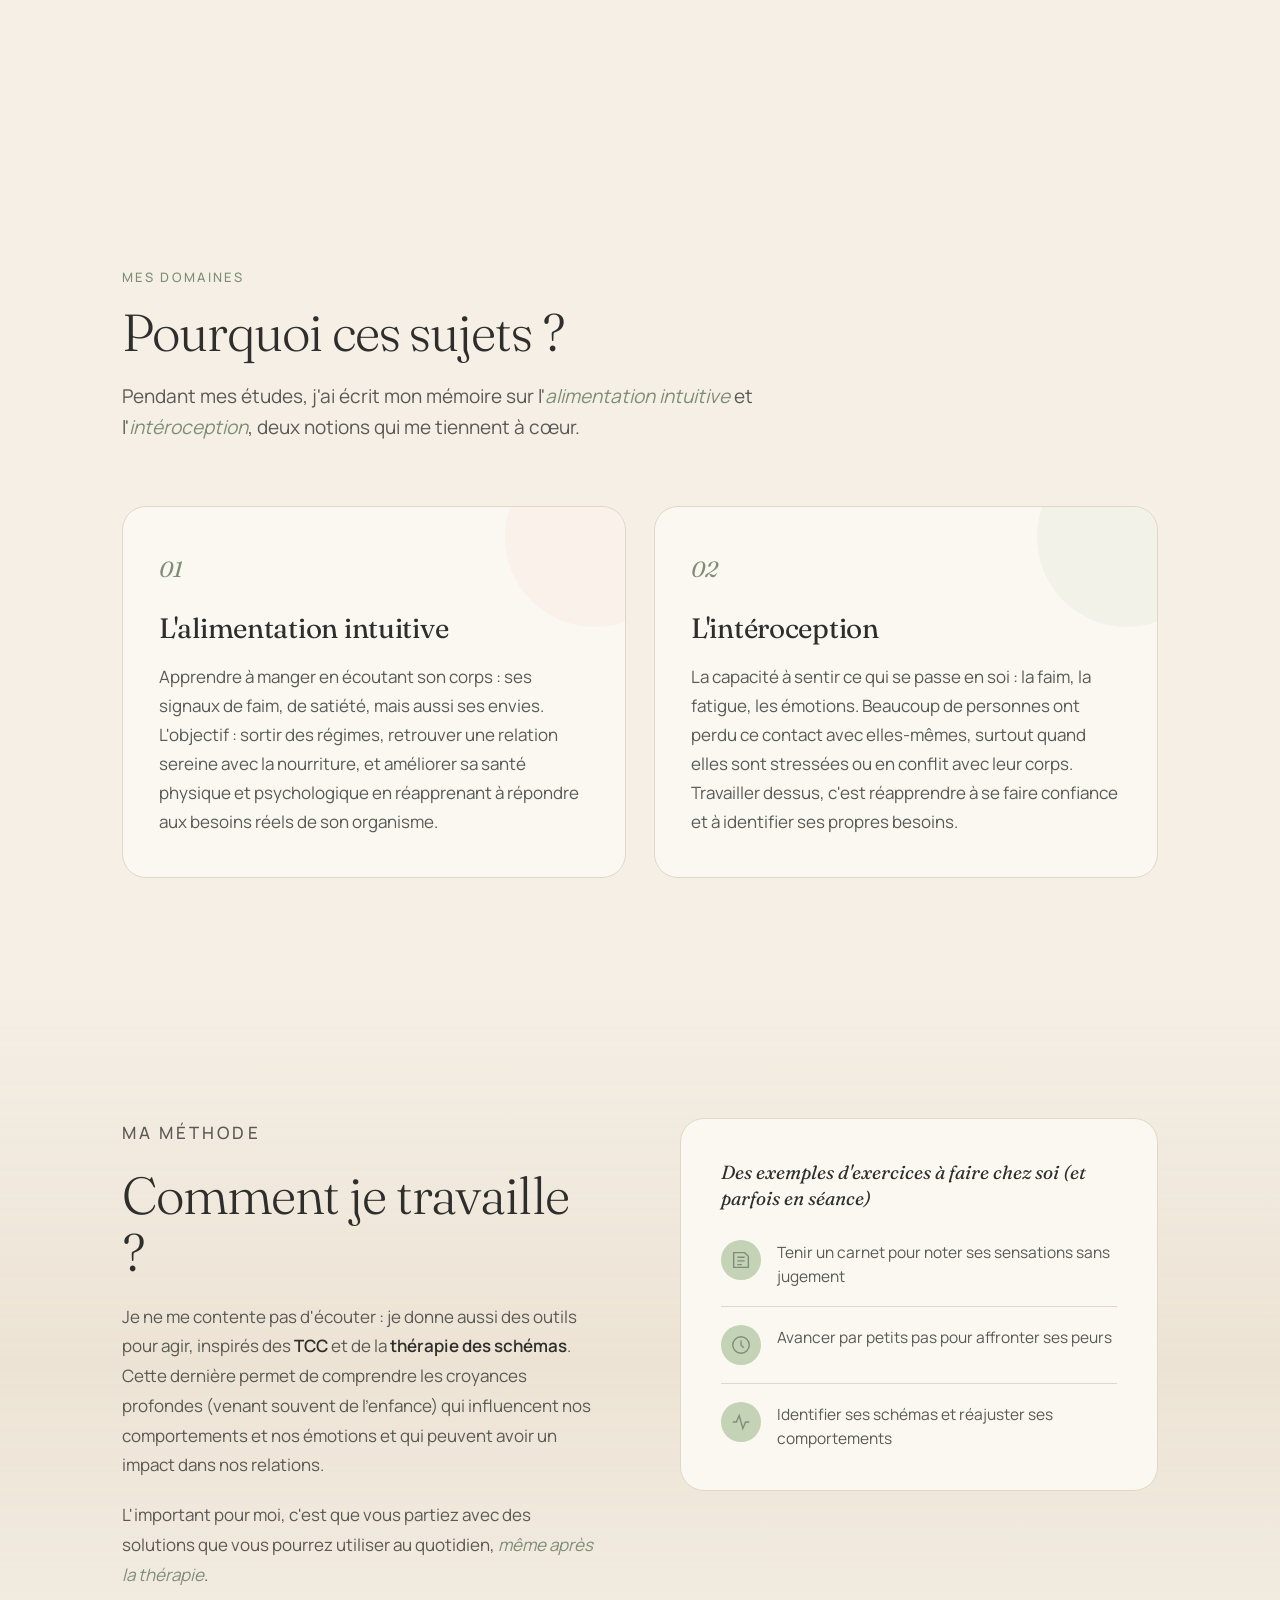
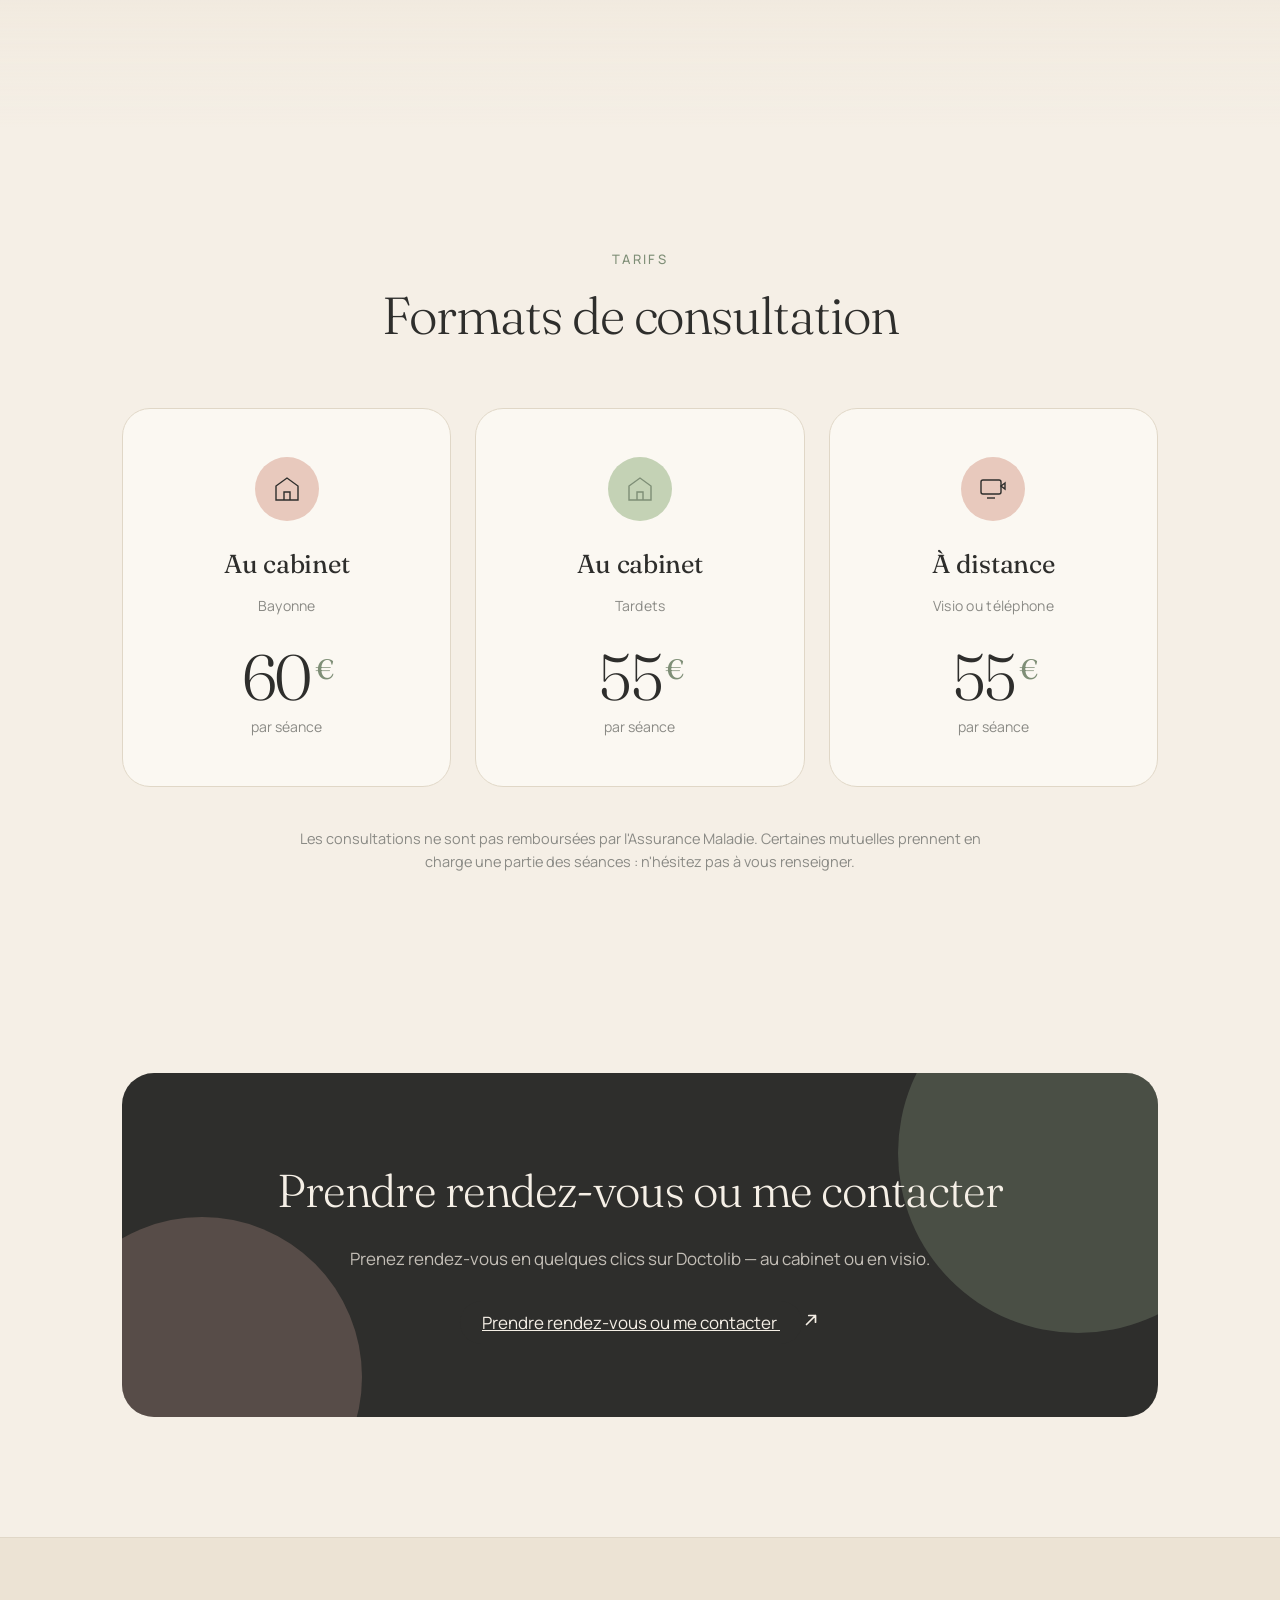
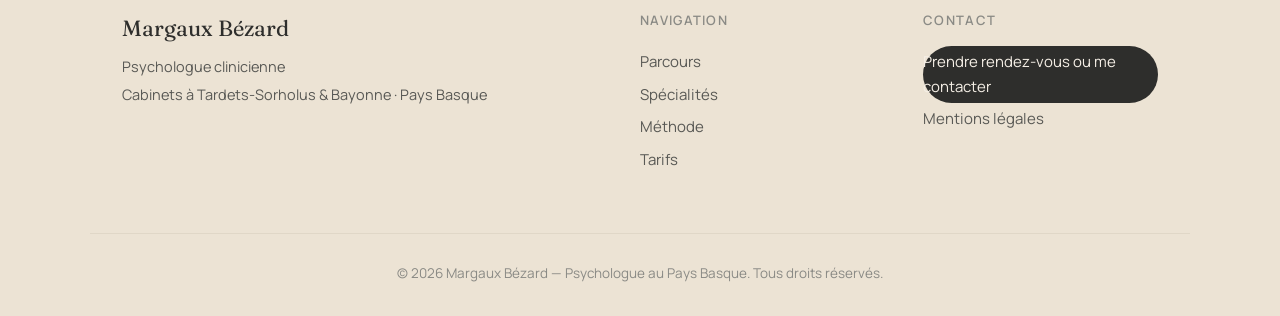
==== commit 4d56c2a5: "Update index.html" ====
--- a/index.html
+++ b/index.html
@@ -305,7 +305,7 @@
           <svg viewBox="0 0 32 32" width="32" height="32" fill="none" stroke="currentColor" stroke-width="1.4"><path d="M5 13l11-8 11 8v14H5z"/><path d="M13 27v-8h6v8"/></svg>
         </div>
         <h3 class="tarif-title">Au cabinet</h3>
-        <p class="tarif-place">Bayonne · Pays Basque</p>
+        <p class="tarif-place">Bayonne</p>
         <p class="tarif-price"><span>60</span><span class="tarif-currency">€</span></p>
         <p class="tarif-note">par séance</p>
       </div>
--- a/styles.css
+++ b/styles.css
@@ -428,9 +428,9 @@
 /* TARIFS */
 .tarifs-grid {
   display: grid;
-  grid-template-columns: 1fr 1fr;
+  grid-template-columns: repeat(3, 1fr);
   gap: 24px;
-  max-width: 820px;
+  max-width: 1100px;
   margin: 0 auto;
 }
 .tarif-card {
@@ -456,6 +456,8 @@
   margin-bottom: 22px;
 }
 .tarif-card:nth-child(2) .tarif-icon { background: var(--sage-light); color: var(--sage-deep); }
+.tarif-card:nth-child(3) .tarif-icon { background: var(--rose); color: var(--ink); }
+
 .tarif-title {
   font-family: var(--font-display);
   font-weight: 400;
@@ -500,7 +502,7 @@
   line-height: 1.6;
 }
 
-@media (max-width: 680px) {
+@media (max-width: 900px) {
   .tarifs-grid { grid-template-columns: 1fr; }
 }
 
